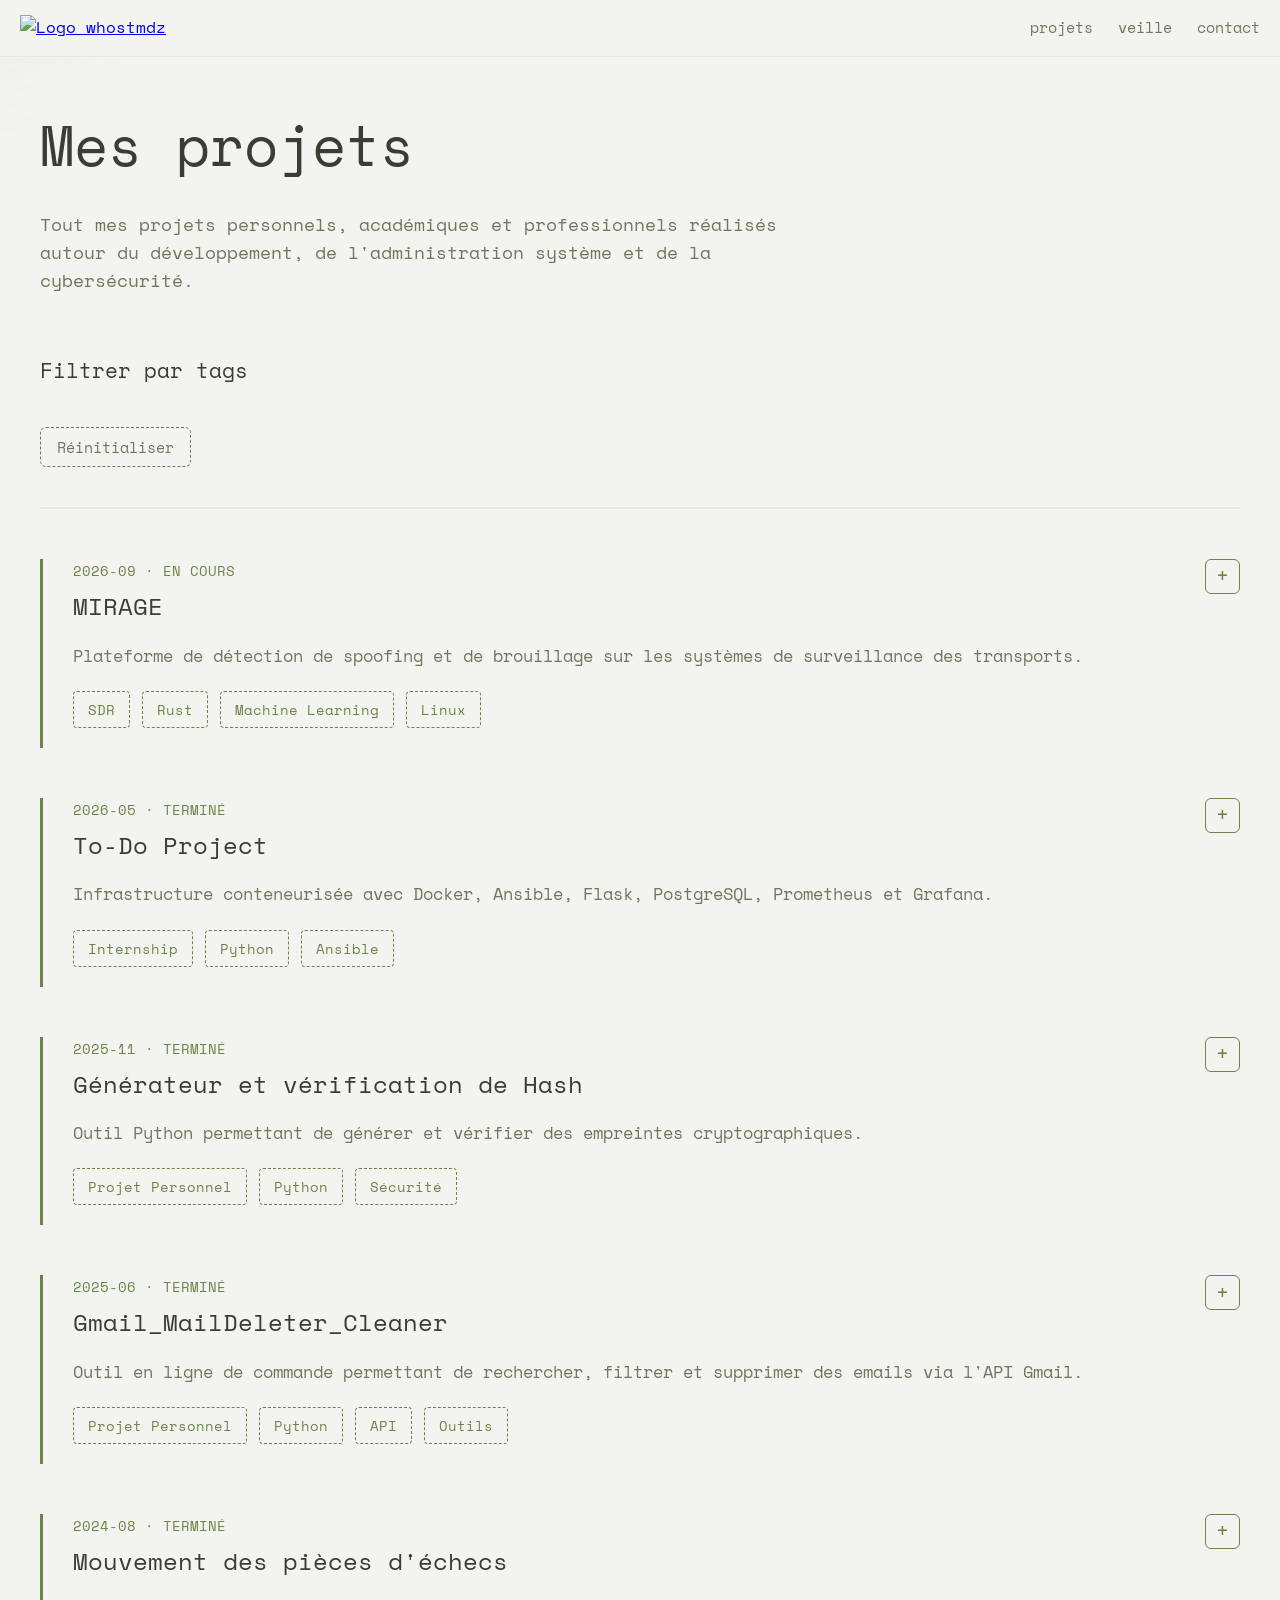
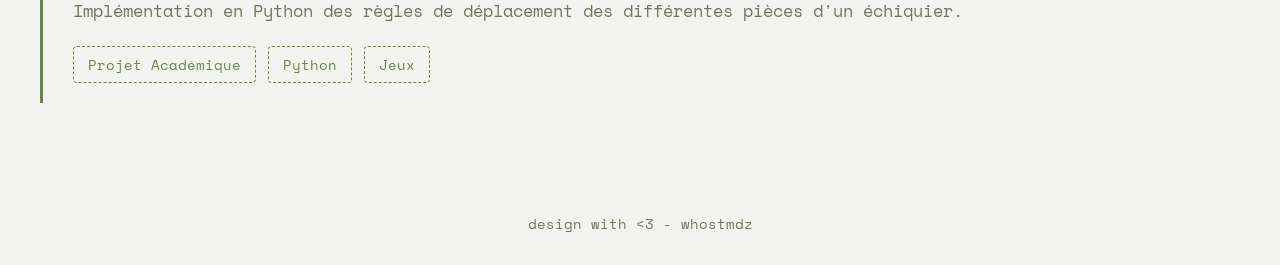
==== pages/projets.html @ b12f1873 "basculer claire/noir deleted" ====
<!DOCTYPE html>
<html lang="fr">

<head>

    <meta charset="UTF-8">
    <meta name="viewport" content="width=device-width, initial-scale=1.0">

    <link rel="preconnect" href="https://fonts.googleapis.com">
    <link rel="preconnect" href="https://fonts.gstatic.com" crossorigin>

    <link href="https://fonts.googleapis.com/css2?family=Space+Mono&display=swap" rel="stylesheet">

    <link rel="stylesheet" href="../css/style.css">

    <title>Projets — whostmdz</title>

</head>


<body>

<div id="blob"></div>

<header>

    <a href="../index.html">

        <img
            src="../assets/logo.png"
            alt="Logo whostmdz"
            class="site-logo"
        >

    </a>


    <button
        class="menu-toggle"
        id="menu-toggle"
        aria-label="Menu"
    >

        <span></span>
        <span></span>
        <span></span>

    </button>


    <nav id="nav-menu">

        <ul>

            <li>
                <a href="projets.html">projets</a>
            </li>

            <li>
                <a href="veille.html">veille</a>
            </li>

            <li>
                <a href="contact.html">contact</a>
            </li>

        </ul>

    </nav>

</header>


<main class="content-page">

    <div class="page-container">


        <div class="page-header">

            <h1>Mes projets</h1>

            <p>
                Tout mes projets personnels, académiques et professionnels
                réalisés autour du développement, de l'administration système et de
                la cybersécurité.
            </p>

        </div>


        <!-- ===================================================== -->
        <!-- FILTRE -->
        <!-- ===================================================== -->

        <div class="filter-section">

            <h3>Filtrer par tags</h3>

            <div id="tags-filter" class="tags-filter"></div>

            <button
                id="reset-filter"
                class="reset-btn"
            >
                Réinitialiser
            </button>

        </div>


        <!-- ===================================================== -->
        <!-- PROJETS -->
        <!-- ===================================================== -->

        <div
            class="projects-list"
            id="projects-list"
        >


            <!-- ================================================= -->
            <!-- projet MIRAGE -->
            <!-- ================================================= -->

            <article
                class="project-item"
                data-tags="SDR,Rust,MachineLearning,Linux"
            >

                <button
                    class="project-header"
                    type="button"
                    aria-expanded="false"
                >

                    <div class="project-title">

                        <span class="project-date">
                            2026-09 · EN COURS
                        </span>

                        <h3>MIRAGE</h3>

                        <p class="project-short-description">
                            Plateforme de détection de spoofing et de brouillage
                            sur les systèmes de surveillance des transports.
                        </p>

                        <div class="tags">

                            <span class="tag">SDR</span>
                            <span class="tag">Rust</span>
                            <span class="tag">Machine Learning</span>
                            <span class="tag">Linux</span>

                        </div>

                    </div>


                    <span class="project-toggle">
                        +
                    </span>

                </button>


                <div class="project-details">

                    <div class="project-details-inner">


                        <section class="project-detail-section">

                            <h4>Présentation</h4>

                            <p>
                                MIRAGE est un projet de recherche et de développement
                                consacré à la détection d'anomalies et d'attaques
                                pouvant affecter les systèmes de surveillance
                                reposant sur des signaux radio.
                            </p>

                            <p>
                                Le projet s'intéresse notamment aux systèmes
                                ADS-B, AIS et GPS et cherche à identifier des
                                comportements suspects tels que le spoofing ou
                                le brouillage.
                            </p>

                        </section>


                        <section class="project-detail-section">

                            <h4>Objectif</h4>

                            <p>
                                L'objectif est de construire une plateforme capable
                                de réceptionner des signaux radio, d'en extraire
                                des informations pertinentes et de détecter
                                automatiquement des incohérences.
                            </p>

                        </section>


                        <section class="project-detail-section">

                            <h4>Ce que j'ai appris</h4>

                            <ul>

                                <li>
                                    Utilisation d'un RTL-SDR pour la réception
                                    et l'analyse de signaux radio.
                                </li>

                                <li>
                                    Compréhension des problématiques liées au
                                    spoofing et au brouillage radio.
                                </li>

                                <li>
                                    Analyse de données et détection d'anomalies.
                                </li>

                                <li>
                                    Découverte de Rust pour développer des
                                    composants performants.
                                </li>

                                <li>
                                    Utilisation de Linux pour construire
                                    l'environnement de développement et
                                    d'expérimentation.
                                </li>

                                <li>
                                    Premières expérimentations autour du
                                    fingerprinting RF et du Machine Learning.
                                </li>

                            </ul>

                        </section>


                        <section class="project-detail-section">

                            <h4>Technologies</h4>

                            <div class="project-technologies">

                                <span class="tag">Rust</span>
                                <span class="tag">Go</span>
                                <span class="tag">Python</span>
                                <span class="tag">RTL-SDR</span>
                                <span class="tag">Linux</span>
                                <span class="tag">Machine Learning</span>
                                <span class="tag">ADS-B</span>
                                <span class="tag">AIS</span>
                                <span class="tag">GPS</span>

                            </div>

                        </section>


                        <section class="project-detail-section">

                            <h4>Difficultés rencontrées</h4>

                            <p>
                                -
                            </p>

                        </section>


                      


                        <div class="project-link">

                            <a
                                href="https://github.com/whostmdz/mirage-project"
                                target="_blank"
                                rel="noopener noreferrer"
                            >
                                Voir sur GitHub →
                            </a>

                        </div>

                    </div>

                </div>

            </article>


            <!-- ================================================= -->
            <!-- projet TODO en s tage -->
            <!-- ================================================= -->

            <article
                class="project-item"
                data-tags="Internship,Python,Ansible"
            >

                <button
                    class="project-header"
                    type="button"
                    aria-expanded="false"
                >

                    <div class="project-title">

                        <span class="project-date">
                            2026-05 · TERMINÉ
                        </span>

                        <h3>To-Do Project</h3>

                        <p class="project-short-description">
                            Infrastructure conteneurisée avec Docker, Ansible,
                            Flask, PostgreSQL, Prometheus et Grafana.
                        </p>

                        <div class="tags">

                            <span class="tag">Internship</span>
                            <span class="tag">Python</span>
                            <span class="tag">Ansible</span>

                        </div>

                    </div>


                    <span class="project-toggle">
                        +
                    </span>

                </button>


                <div class="project-details">

                    <div class="project-details-inner">


                        <section class="project-detail-section">

                            <h4>Présentation</h4>

                            <p>
                                Projet réalisé dans le cadre de mon expérience
                                professionnelle autour de la conception et du
                                déploiement d'une infrastructure applicative
                                conteneurisée.
                            </p>

                            <p>
                                L'infrastructure intègre une application Flask,
                                une base de données PostgreSQL ainsi qu'une
                                solution de supervision basée sur Prometheus
                                et Grafana.
                            </p>

                        </section>


                        <section class="project-detail-section">

                            <h4>Objectif</h4>

                            <p>
                                L'objectif était de mettre en place une
                                infrastructure reproductible et facilement
                                déployable, tout en intégrant des outils
                                permettant de superviser son fonctionnement.
                            </p>

                        </section>


                        <section class="project-detail-section">

                            <h4>Ce que j'ai appris</h4>

                            <ul>

                                <li>
                                    Création et gestion de conteneurs Docker.
                                </li>

                                <li>
                                    Automatisation du déploiement avec Ansible.
                                </li>

                                <li>
                                    Mise en place d'une application Flask.
                                </li>

                                <li>
                                    Utilisation de PostgreSQL pour la persistance
                                    des données.
                                </li>

                                <li>
                                    Mise en place de métriques avec Prometheus.
                                </li>

                                <li>
                                    Création de tableaux de bord avec Grafana.
                                </li>

                                <li>
                                    Compréhension de l'organisation d'une
                                    infrastructure applicative complète.
                                </li>

                            </ul>

                        </section>


                        <section class="project-detail-section">

                            <h4>Technologies</h4>

                            <div class="project-technologies">

                                <span class="tag">Python</span>
                                <span class="tag">Flask</span>
                                <span class="tag">Docker</span>
                                <span class="tag">Ansible</span>
                                <span class="tag">PostgreSQL</span>
                                <span class="tag">Prometheus</span>
                                <span class="tag">Grafana</span>
                                <span class="tag">Linux</span>

                            </div>

                        </section>


                        <section class="project-detail-section">

                            <h4>Difficultés rencontrées</h4>

                            <p>
                                Une partie importante du projet consistait à
                                faire communiquer correctement les différents
                                services et à garantir leur déploiement de
                                manière reproductible.
                            </p>

                        </section>


                        <section class="project-detail-section">

                            <h4>Résultat</h4>

                            <p>
                                Le projet permet de disposer d'une infrastructure
                                complète dans laquelle l'application, la base
                                de données et la supervision peuvent être
                                déployées de manière automatisée.
                            </p>

                        </section>


                        <div class="project-link">

                            <a
                                href="https://github.com/whostmdz/To-Do-project-Internship"
                                target="_blank"
                                rel="noopener noreferrer"
                            >
                                Voir sur GitHub →
                            </a>

                        </div>

                    </div>

                </div>

            </article>


            <!-- ================================================= -->
            <!-- HASH -->
            <!-- ================================================= -->

            <article
                class="project-item"
                data-tags="Projet Personnel,Python,Sécurité"
            >

                <button
                    class="project-header"
                    type="button"
                    aria-expanded="false"
                >

                    <div class="project-title">

                        <span class="project-date">
                            2025-11 · TERMINÉ
                        </span>

                        <h3>Générateur et vérification de Hash</h3>

                        <p class="project-short-description">
                            Outil Python permettant de générer et vérifier des
                            empreintes cryptographiques.
                        </p>

                        <div class="tags">

                            <span class="tag">Projet Personnel</span>
                            <span class="tag">Python</span>
                            <span class="tag">Sécurité</span>

                        </div>

                    </div>


                    <span class="project-toggle">
                        +
                    </span>

                </button>


                <div class="project-details">

                    <div class="project-details-inner">


                        <section class="project-detail-section">

                            <h4>Présentation</h4>

                            <p>
                                Projet Python permettant de générer des
                                empreintes cryptographiques et de vérifier
                                l'intégrité de fichiers ou de données.
                            </p>

                        </section>


                        <section class="project-detail-section">

                            <h4>Objectif</h4>

                            <p>
                                L'objectif était de comprendre le fonctionnement
                                des fonctions de hachage et leur utilisation
                                dans le domaine de la sécurité informatique.
                            </p>

                        </section>


                        <section class="project-detail-section">

                            <h4>Ce que j'ai appris</h4>

                            <ul>

                                <li>
                                    Compréhension du principe d'une fonction
                                    de hachage cryptographique.
                                </li>

                                <li>
                                    Différence entre chiffrement et hachage.
                                </li>

                                <li>
                                    Utilisation de fonctions de hachage
                                    disponibles en Python.
                                </li>

                                <li>
                                    Vérification de l'intégrité de données.
                                </li>

                                <li>
                                    Manipulation de fichiers depuis Python.
                                </li>

                            </ul>

                        </section>


                        <section class="project-detail-section">

                            <h4>Technologies</h4>

                            <div class="project-technologies">

                                <span class="tag">Python</span>
                                <span class="tag">Hash</span>
                                <span class="tag">SHA-256</span>
                                <span class="tag">Sécurité</span>

                            </div>

                        </section>


                        <section class="project-detail-section">

                            <h4>Résultat</h4>

                            <p>
                                L'application permet de générer une empreinte
                                et de comparer cette empreinte avec une valeur
                                fournie afin de vérifier l'intégrité d'une donnée.
                            </p>

                        </section>


                        <div class="project-link">

                            <a
                                href="https://github.com/whostdmz/Gen_Verif_Hash"
                                target="_blank"
                                rel="noopener noreferrer"
                            >
                                Voir sur GitHub →
                            </a>

                        </div>

                    </div>

                </div>

            </article>


            <!-- ================================================= -->
            <!-- MAIL DELETER -->
            <!-- ================================================= -->

            <article
                class="project-item"
                data-tags="Projet Personnel,Python,API,Outils"
            >

                <button
                    class="project-header"
                    type="button"
                    aria-expanded="false"
                >

                    <div class="project-title">

                        <span class="project-date">
                            2025-06 · TERMINÉ
                        </span>

                        <h3>Gmail_MailDeleter_Cleaner</h3>

                        <p class="project-short-description">
                            Outil en ligne de commande permettant de rechercher,
                            filtrer et supprimer des emails via l'API Gmail.
                        </p>

                        <div class="tags">

                            <span class="tag">Projet Personnel</span>
                            <span class="tag">Python</span>
                            <span class="tag">API</span>
                            <span class="tag">Outils</span>

                        </div>

                    </div>


                    <span class="project-toggle">
                        +
                    </span>

                </button>


                <div class="project-details">

                    <div class="project-details-inner">


                        <section class="project-detail-section">

                            <h4>Présentation</h4>

                            <p>
                                Gmail_MailDeleter_Cleaner est un outil CLI développé
                                en Python permettant de rechercher, filtrer et
                                supprimer automatiquement des emails dans une
                                boîte Gmail.
                            </p>

                        </section>


                        <section class="project-detail-section">

                            <h4>Objectif</h4>

                            <p>
                                Le projet avait pour objectif de découvrir
                                l'utilisation d'une API externe et d'automatiser
                                une tâche répétitive de gestion de messagerie.
                            </p>

                        </section>


                        <section class="project-detail-section">

                            <h4>Ce que j'ai appris</h4>

                            <ul>

                                <li>
                                    Utilisation d'une API REST.
                                </li>

                                <li>
                                    Authentification auprès d'un service externe.
                                </li>

                                <li>
                                    Manipulation de données provenant d'une API.
                                </li>

                                <li>
                                    Création d'une interface en ligne de commande.
                                </li>

                                <li>
                                    Gestion des erreurs et des réponses API.
                                </li>

                            </ul>

                        </section>


                        <section class="project-detail-section">

                            <h4>Technologies</h4>

                            <div class="project-technologies">

                                <span class="tag">Python</span>
                                <span class="tag">Gmail API</span>
                                <span class="tag">REST API</span>
                                <span class="tag">CLI</span>

                            </div>

                        </section>


                        <section class="project-detail-section">

                            <h4>Résultat</h4>

                            <p>
                                L'outil permet d'automatiser le nettoyage d'une
                                boîte mail directement depuis le terminal.
                            </p>

                        </section>


                        <div class="project-link">

                            <a
                                href="https://github.com/whostmdz/MailDeleter-Bulk-Gmail-Email-Cleaner"
                                target="_blank"
                                rel="noopener noreferrer"
                            >
                                Voir sur GitHub →
                            </a>

                        </div>

                    </div>

                </div>

            </article>


            <!-- ================================================= -->
            <!-- CHESS -->
            <!-- ================================================= -->

            <article
                class="project-item"
                data-tags="Projet Académique,Python,Jeux"
            >

                <button
                    class="project-header"
                    type="button"
                    aria-expanded="false"
                >

                    <div class="project-title">

                        <span class="project-date">
                            2024-08 · TERMINÉ
                        </span>

                        <h3>Mouvement des pièces d'échecs</h3>

                        <p class="project-short-description">
                            Implémentation en Python des règles de déplacement
                            des différentes pièces d'un échiquier.
                        </p>

                        <div class="tags">

                            <span class="tag">Projet Académique</span>
                            <span class="tag">Python</span>
                            <span class="tag">Jeux</span>

                        </div>

                    </div>


                    <span class="project-toggle">
                        +
                    </span>

                </button>


                <div class="project-details">

                    <div class="project-details-inner">


                        <section class="project-detail-section">

                            <h4>Présentation</h4>

                            <p>
                                Projet Python simulant les déplacements des
                                différentes pièces d'un échiquier.
                            </p>

                            <p>
                                Chaque pièce possède ses propres règles de
                                déplacement et les mouvements sont vérifiés
                                avant d'être considérés comme valides.
                            </p>

                        </section>


                        <section class="project-detail-section">

                            <h4>Objectif</h4>

                            <p>
                                L'objectif était de mettre en pratique les
                                notions fondamentales de programmation,
                                notamment les conditions, les fonctions,
                                les structures de données et la logique
                                algorithmique.
                            </p>

                        </section>


                        <section class="project-detail-section">

                            <h4>Ce que j'ai appris</h4>

                            <ul>

                                <li>
                                    Modélisation d'un problème informatique.
                                </li>

                                <li>
                                    Création de fonctions en Python.
                                </li>

                                <li>
                                    Utilisation de conditions et de boucles.
                                </li>

                                <li>
                                    Manipulation de coordonnées.
                                </li>

                                <li>
                                    Traduction de règles du monde réel
                                    en logique informatique.
                                </li>

                            </ul>

                        </section>


                        <section class="project-detail-section">

                            <h4>Technologies</h4>

                            <div class="project-technologies">

                                <span class="tag">Python</span>
                                <span class="tag">Algorithmique</span>
                                <span class="tag">Logique</span>

                            </div>

                        </section>


                        <section class="project-detail-section">

                            <h4>Résultat</h4>

                            <p>
                                Le programme permet de déterminer si un
                                déplacement est valide en fonction du type
                                de pièce et de sa position sur l'échiquier.
                            </p>

                        </section>


                        <div class="project-link">

                            <a
                                href="https://github.com/whostdmz/Chess-piece-movement-python"
                                target="_blank"
                                rel="noopener noreferrer"
                            >
                                Voir sur GitHub →
                            </a>

                        </div>

                    </div>

                </div>

            </article>



    </div>

</main>


<footer>

    <p>
        design with &lt;3 - whostmdz
    </p>

</footer>


<script src="../js/main.js"></script>

<script src="../js/filter-projects.js"></script>

<script src="../js/projects.js"></script>



</body>

</html>
---- css/style.css ----
:root {
  --theme: 1;
  --theme-color: hsl(84, 28%, calc(38% * (1 - var(--theme)) + 40% * var(--theme)));
  --theme-color-contrast: hsl(from var(--theme-color) h s calc(100 - l));
  --theme-text-color: hsl(from var(--theme-color) h 8% calc(88% * (1 - var(--theme)) + 22% * var(--theme)));
  --theme-background: hsl(from var(--theme-color) h calc(s * 0.6) calc(6 * (1 - var(--theme)) + 95 * var(--theme)));
  --theme-surface: hsl(from var(--theme-color) h s l / 0.1);
  --muted: hsl(from var(--theme-color) h 12% calc(48% * (1 - var(--theme)) + 42% * var(--theme)));
}

@font-face {
  font-family: "MaPolice";
  src: url("fonts/Kozifa.ttf") format("truetype");
}

* {
  box-sizing: border-box;
  margin: 0;
  padding: 0;
}

html {
  scroll-behavior: smooth;
}

body {
  font: 16px 'Space Mono', monospace;
  background: var(--theme-background);
  color: var(--theme-text-color);
  line-height: 1.6;
  min-height: 100vh;
}

/* logo et nav */
header {
  position: fixed;
  top: 0;
  left: 0;
  right: 0;
  padding: 15px 20px;
  display: flex;
  justify-content: space-between;
  align-items: center;
  z-index: 1000;
  background: var(--theme-background);
  border-bottom: 1px solid var(--theme-surface);
}

.site-logo {
  width: 45px;
  height: 45px;
  transition: transform 0.3s;
  flex-shrink: 0;
}

.site-logo:hover {
  transform: scale(1.1);
}

/* Navigation */
nav {
  display: flex;
  align-items: center;
}

nav ul {
  list-style: none;
  display: flex;
  gap: 25px;
  padding: 0;
  margin: 0;
  align-items: center;
}

nav a {
  color: var(--muted);
  text-decoration: none;
  transition: color 0.3s;
  font-size: 0.95rem;
  white-space: nowrap;
}

nav a:hover {
  color: var(--theme-color);
}

/* Hamburger menu (pour mobile) */
.menu-toggle {
  display: none;
  flex-direction: column;
  gap: 5px;
  background: none;
  border: none;
  cursor: pointer;
  padding: 5px;
  z-index: 1001;
}

.menu-toggle span {
  width: 25px;
  height: 2px;
  background: var(--theme-text-color);
  transition: all 0.3s;
}

.menu-toggle.active span:nth-child(1) {
  transform: rotate(45deg) translate(7px, 7px);
}

.menu-toggle.active span:nth-child(2) {
  opacity: 0;
}

.menu-toggle.active span:nth-child(3) {
  transform: rotate(-45deg) translate(7px, -7px);
}

/* ACCUEIL */
main {
  width: 100%;
  min-height: 100vh;
  display: flex;
  flex-direction: column;
  justify-content: center;
  align-items: center;
  padding: 80px 20px 60px;
}

/* Main title with glitch effect */
.main-title {
  font-size: clamp(3rem, 10vw, 10rem);
  font-weight: bold;
  text-align: center;
  margin-bottom: 40px;
  letter-spacing: 0.05em;
  position: relative;
  font-family: 'MaPolice', monospace;
  margin-top: -50px;
  line-height: 1.1;
}

.main-title::before,
.main-title::after {
  content: attr(data-text);
  position: absolute;
  left: 50%;
  transform: translateX(-50%);
  top: 0;
  width: 100%;
  opacity: 0.8;
  text-align: center;
}

.main-title::before {
  color: var(--theme-color);
  animation: glitch1 2.5s infinite;
}

.main-title::after {
  color: var(--theme-color);
  animation: glitch2 3s infinite;
}

@keyframes glitch1 {
  0%, 100% {
    clip-path: inset(0 0 0 0);
    transform: translateX(-50%) translateY(0);
  }

  10% {
    clip-path: inset(10% 0 60% 0);
    transform: translateX(calc(-50% - 2px)) translateY(0);
  }

  20% {
    clip-path: inset(80% 0 0 0);
    transform: translateX(calc(-50% + 2px)) translateY(0);
  }

  30% {
    clip-path: inset(40% 0 40% 0);
    transform: translateX(calc(-50% - 2px)) translateY(0);
  }

  40% {
    clip-path: inset(0 0 0 0);
    transform: translateX(-50%) translateY(0);
  }
}

@keyframes glitch2 {
  0%, 100% {
    clip-path: inset(0 0 0 0);
    transform: translateX(-50%) translateY(0);
  }

  15% {
    clip-path: inset(50% 0 30% 0);
    transform: translateX(calc(-50% + 2px)) translateY(0);
  }

  25% {
    clip-path: inset(20% 0 70% 0);
    transform: translateX(calc(-50% - 2px)) translateY(0);
  }

  35% {
    clip-path: inset(70% 0 10% 0);
    transform: translateX(calc(-50% + 2px)) translateY(0);
  }

  45% {
    clip-path: inset(0 0 0 0);
    transform: translateX(-50%) translateY(0);
  }
}

/* Home page layout */
.home-layout {
  display: flex;
  gap: 60px;
  align-items: center;
  justify-content: center;
  max-width: 1600px;
  width: 100%;
  padding: 0 20px;
}

/* Hero section */
.hero {
  max-width: 600px;
  flex: 1 1 auto;
  min-width: 0;
}

h2 {
  font-size: 1.8rem;
  margin-bottom: 8px;
  font-weight: normal;
}

h3 {
  font-size: 1.3rem;
  color: var(--muted);
  margin-bottom: 25px;
  font-weight: normal;
}

.intro {
  font-size: 1rem;
  margin-bottom: 15px;
  line-height: 1.8;
}

.intro a {
  color: var(--theme-color);
  text-decoration: none;
  border-bottom: 1px dashed var(--theme-color);
  transition: all 0.3s;
}

.intro a:hover {
  background: var(--theme-color);
  color: var(--theme-background);
  padding: 0 3px;
}

/* Social links */
.social-links {
  display: flex;
  gap: 15px;
  flex-wrap: wrap;
  margin-top: 25px;
}

.social-links a {
  color: var(--theme-text-color);
  text-decoration: none;
  padding: 8px 16px;
  border: 1px solid var(--theme-color);
  border-radius: 6px;
  transition: all 0.3s;
  display: inline-block;
}

.social-links a:hover {
  background: var(--theme-color);
  color: var(--theme-background);
}

/* ASCII art - Responsive dynamique */
.ascii-sidebar {
  flex: 0 1 auto;
  min-width: 0;
  max-width: 600px;
  display: flex;
  align-items: center;
  justify-content: center;
}

.ascii-art {
  font-size: clamp(5px, 0.6vw, 11px);
  line-height: 1;
  white-space: pre;
  color: var(--muted);
  font-family: monospace;
  overflow: visible;
  display: block;
}

/* Content pages (projets, contact, veille) */
main.content-page {
  padding: 100px 40px 80px;
  min-height: 100vh;
  display: block;
  justify-content: flex-start;
}

.page-container {
  max-width: 1200px;
  margin: 0 auto;
}

.page-header {
  margin-bottom: 60px;
}

.page-header h1 {
  font-size: 3.5rem;
  margin-bottom: 20px;
  font-weight: normal;
}

.page-header p {
  font-size: 1.1rem;
  color: var(--muted);
  max-width: 800px;
}

/* Filter section */
.filter-section {
  margin-bottom: 50px;
  padding-bottom: 40px;
  border-bottom: 2px solid var(--theme-surface);
}

.filter-section h3 {
  font-size: 1.3rem;
  margin-bottom: 20px;
  color: var(--theme-text-color);
}

.tags-filter {
  display: flex;
  flex-wrap: wrap;
  gap: 12px;
  margin-bottom: 20px;
}

.filter-tag-btn {
  background: transparent;
  border: 1px solid var(--theme-color);
  border-radius: 6px;
  padding: 8px 16px;
  font-family: 'Space Mono', monospace;
  font-size: 0.95rem;
  color: var(--theme-color);
  cursor: pointer;
  transition: all 0.3s;
  white-space: nowrap;
}

.filter-tag-btn:hover {
  background: var(--theme-surface);
  transform: translateY(-2px);
}

.filter-tag-btn.active {
  background: var(--theme-color);
  color: var(--theme-background);
  font-weight: bold;
}

.reset-btn {
  background: transparent;
  border: 1px dashed var(--muted);
  border-radius: 6px;
  padding: 8px 16px;
  font-family: 'Space Mono', monospace;
  font-size: 0.95rem;
  color: var(--muted);
  cursor: pointer;
  transition: all 0.3s;
}

.reset-btn:hover {
  color: var(--theme-color);
  border-color: var(--theme-color);
}


/* ========================================================= */
/* PROJECTS */
/* ========================================================= */

/* Projects list */
.projects-list {
  display: flex;
  flex-direction: column;
  gap: 50px;
}

.project-item {
  border-left: 3px solid var(--theme-color);
  padding-left: 30px;
}

/* Project header */
.project-header {
  width: 100%;
  display: flex;
  justify-content: space-between;
  align-items: flex-start;
  gap: 20px;

  background: transparent;
  border: none;
  padding: 0;

  color: var(--theme-text-color);
  font: inherit;
  text-align: left;

  cursor: pointer;
}

.project-title {
  flex: 1;
  min-width: 0;
}

.project-date {
  display: block;
  color: var(--theme-color);
  font-size: 0.9rem;
  margin-bottom: 5px;
}

.project-item h3 {
  font-size: 1.5rem;
  margin-bottom: 15px;
  color: var(--theme-text-color);
  font-weight: normal;
}

.project-header:hover h3 {
  color: var(--theme-color);
}

.project-short-description {
  margin-bottom: 20px;
  line-height: 1.8;
  font-size: 1.05rem;
  color: var(--muted);
}

/* Project toggle */
.project-toggle {
  width: 35px;
  height: 35px;

  flex-shrink: 0;

  display: flex;
  align-items: center;
  justify-content: center;

  border: 1px solid var(--theme-color);
  border-radius: 6px;

  color: var(--theme-color);
  font-size: 1.3rem;
  line-height: 1;

  transition: all 0.3s;
}

.project-header:hover .project-toggle {
  background: var(--theme-surface);
}

.project-item.active .project-toggle {
  transform: rotate(45deg);
  background: var(--theme-color);
  color: var(--theme-background);
}

/* Project tags */
.project-item .tags {
  display: flex;
  gap: 12px;
  flex-wrap: wrap;
  margin-bottom: 20px;
}

.project-item .tag {
  display: inline-block;
  border: 1px dashed var(--theme-color);
  border-radius: 4px;
  padding: 6px 14px;
  font-size: 0.9rem;
  color: var(--theme-color);
}

/* Project details */
.project-details {
  display: none;
  margin-top: 30px;
}

.project-item.active .project-details {
  display: block;
}

.project-details-inner {
  display: grid;
  grid-template-columns: repeat(2, minmax(0, 1fr));
  gap: 25px;
}

.project-detail-section {
  padding: 25px;
  border: 1px solid var(--theme-surface);
  border-radius: 6px;
}

.project-detail-section:first-child {
  grid-column: 1 / -1;
}

.project-detail-section h4 {
  color: var(--theme-color);
  font-size: 1rem;
  font-weight: normal;
  margin-bottom: 15px;
}

.project-detail-section p {
  margin-bottom: 15px;
  line-height: 1.8;
  font-size: 1rem;
}

.project-detail-section p:last-child {
  margin-bottom: 0;
}

.project-detail-section ul {
  list-style: none;
  padding: 0;
  margin: 0;
}

.project-detail-section li {
  position: relative;
  padding-left: 20px;
  margin-bottom: 10px;
  line-height: 1.8;
}

.project-detail-section li:last-child {
  margin-bottom: 0;
}

.project-detail-section li::before {
  content: ">";
  position: absolute;
  left: 0;
  color: var(--theme-color);
}

/* Project technologies */
.project-technologies {
  display: flex;
  gap: 12px;
  flex-wrap: wrap;
}

.project-technologies .tag {
  margin-bottom: 0;
}

/* Project link */
.project-details .project-link {
  grid-column: 1 / -1;
  margin-top: 0;
}

.project-details .project-link a {
  display: inline-block;
  padding: 8px 16px;

  border: 1px solid var(--theme-color);
  border-radius: 6px;

  color: var(--theme-color);
  text-decoration: none;

  font-weight: bold;
  font-size: 1.05rem;

  transition: all 0.3s;
}

.project-details .project-link a:hover {
  background: var(--theme-color);
  color: var(--theme-background);
  text-decoration: none;
}

.no-projects-msg {
  text-align: center;
  padding: 40px 20px;
  color: var(--muted);
  font-style: italic;
  font-size: 1.1rem;
}


/* Contact page */
.contact-info {
  display: flex;
  flex-direction: column;
  gap: 50px;
}

.contact-section {
  border-left: 3px solid var(--theme-color);
  padding-left: 30px;
}

.contact-section h3 {
  font-size: 1.5rem;
  margin-bottom: 20px;
  color: var(--theme-text-color);
}

.contact-section p {
  margin-bottom: 15px;
  line-height: 1.8;
  font-size: 1.05rem;
}

.contact-section a {
  color: var(--theme-color);
  text-decoration: none;
  border-bottom: 1px dashed var(--theme-color);
  transition: all 0.3s;
}

.contact-section a:hover {
  background: var(--theme-color);
  color: var(--theme-background);
  padding: 0 3px;
}

.social-links-vertical {
  display: flex;
  flex-direction: column;
  gap: 12px;
  align-items: flex-start;
}

.social-links-vertical a {
  color: var(--theme-text-color);
  text-decoration: none;
  padding: 10px 20px;
  border: 1px solid var(--theme-color);
  border-radius: 6px;
  transition: all 0.3s;
  display: inline-block;
  font-size: 1.05rem;
}

.social-links-vertical a:hover {
  background: var(--theme-color);
  color: var(--theme-background);
}

.muted-text {
  color: var(--muted);
  font-size: 1rem;
  font-style: italic;
  margin-bottom: 15px;
}

.fingerprint code {
  background: var(--theme-surface);
  padding: 10px 15px;
  border-radius: 6px;
  display: inline-block;
  font-size: 0.95rem;
  border: 1px dashed var(--theme-color);
  word-break: break-all;
}

.pgp-details {
  margin-top: 20px;
  background: var(--theme-surface);
  border-radius: 8px;
  padding: 20px;
  border: 1px dashed var(--theme-color);
}

.pgp-details summary {
  cursor: pointer;
  color: var(--theme-color);
  user-select: none;
  font-size: 1.05rem;
}

.pgp-details summary:hover {
  text-decoration: underline;
}

.pgp-key {
  background: rgba(0, 0, 0, 0.25);
  padding: 20px;
  border-radius: 8px;
  overflow: auto;
  margin-top: 15px;
  font-size: 0.9rem;
  line-height: 1.4;
}

/* Theme toggle button */
#theme-toggle {
  position: fixed;
  bottom: 20px;
  right: 20px;
  width: 40px;
  height: 40px;
  border: 1px solid var(--theme-color);
  border-radius: 50%;
  background: var(--theme-background);
  cursor: pointer;
  display: flex;
  align-items: center;
  justify-content: center;
  transition: all 0.3s;
  z-index: 100;
}

#theme-toggle:hover {
  background: var(--theme-color);
  transform: rotate(180deg);
}

#theme-toggle::before {
  content: '◐';
  font-size: 20px;
}

/* Blob follower */
#blob {
  --blob-size: 100px;
  background: var(--theme-surface);
  width: var(--blob-size);
  height: var(--blob-size);
  border-radius: 50%;
  position: fixed;
  top: 0;
  left: 0;
  z-index: -1;
  filter: blur(50px);
  transform: translate(-50%, -50%);
  transition: transform 0.5s cubic-bezier(.33, 1, .68, 1);
  pointer-events: none;
}

/* Footer */
footer {
  text-align: center;
  padding: 30px 20px;
  color: var(--muted);
  font-size: 14px;
}

/* Veille informatique */
.rss-controls {
  display: flex;
  align-items: center;
  gap: 20px;
  margin-bottom: 40px;
}

.refresh-btn {
  background: transparent;
  color: var(--theme-text-color);
  border: 1px solid var(--theme-color);
  padding: 10px 20px;
  border-radius: 6px;
  font-family: 'Space Mono', monospace;
  font-size: 1rem;
  cursor: pointer;
  transition: all 0.3s;
}

.refresh-btn:hover {
  background: var(--theme-color);
  color: var(--theme-background);
}

.loading {
  color: var(--muted);
  font-style: italic;
}

.veille-grid {
  display: grid;
  grid-template-columns: repeat(auto-fill, minmax(350px, 1fr));
  gap: 30px;
}

.veille-item {
  border: 1px solid var(--theme-color);
  border-radius: 8px;
  padding: 25px;
  transition: all 0.3s;
}

.veille-item:hover {
  background: var(--theme-surface);
  transform: translateY(-5px);
}

.veille-item h3 {
  font-size: 1.3rem;
  margin-bottom: 15px;
  color: var(--theme-text-color);
}

.veille-item .date {
  color: var(--theme-color);
  font-size: 0.9rem;
  margin-bottom: 15px;
}

.veille-item p {
  line-height: 1.8;
  margin-bottom: 15px;
}

.veille-item a {
  color: var(--theme-color);
  text-decoration: none;
  font-weight: bold;
}

.veille-item a:hover {
  text-decoration: underline;
}

/* Responsive pour écrans moyens/larges */
@media (max-width: 1400px) {
  .home-layout {
    gap: 40px;
    max-width: 1200px;
  }

  .ascii-art {
    font-size: clamp(5px, 0.7vw, 10px);
  }

  .ascii-sidebar {
    max-width: 500px;
  }
}

@media (max-width: 1200px) {
  .home-layout {
    gap: 30px;
    max-width: 1000px;
  }

  .hero {
    max-width: 500px;
  }

  .ascii-art {
    font-size: clamp(5px, 0.8vw, 9px);
  }

  .ascii-sidebar {
    max-width: 450px;
  }
}

@media (max-width: 1024px) {
  .home-layout {
    flex-direction: column;
    gap: 40px;
  }

  .hero {
    max-width: 600px;
  }

  .ascii-sidebar {
    max-width: 100%;
  }

  .ascii-art {
    font-size: 8px;
  }
}

/* Responsive Mobile */
@media (max-width: 768px) {

  /* Menu hamburger pour mobile */
  .menu-toggle {
    display: flex;
  }

  nav {
    position: fixed;
    top: 0;
    right: -100%;
    width: 70%;
    max-width: 300px;
    height: 100vh;
    background: var(--theme-background);
    border-left: 1px solid var(--theme-color);
    transition: right 0.3s ease;
    padding-top: 80px;
    overflow-y: auto;
  }

  nav.active {
    right: 0;
  }

  nav ul {
    flex-direction: column;
    gap: 20px;
    padding: 30px 20px;
    align-items: flex-start;
  }

  nav a {
    font-size: 1.2rem;
    display: block;
    padding: 12px 0;
  }

  header {
    padding: 12px 15px;
  }

  .site-logo {
    width: 40px;
    height: 40px;
  }

  .main-title {
    font-size: clamp(2rem, 12vw, 4rem);
    margin-bottom: 30px;
    margin-top: 0;
    padding: 0 10px;
  }

  h2 {
    font-size: 1.5rem;
  }

  h3 {
    font-size: 1.2rem;
  }

  .intro {
    font-size: 1rem;
  }

  .home-layout {
    flex-direction: column;
    gap: 30px;
    padding: 0 10px;
  }

  .ascii-sidebar {
    display: none;
  }

  main {
    padding: 80px 20px 80px;
    min-height: auto;
  }

  .hero {
    max-width: 100%;
  }

  .social-links {
    justify-content: flex-start;
    flex-wrap: wrap;
  }

  /* Pages de contenu sur mobile */
  main.content-page {
    padding: 80px 20px 80px;
    min-height: auto;
  }

  .page-container {
    max-width: 100%;
  }

  .page-header {
    margin-bottom: 40px;
  }

  .page-header h1 {
    font-size: 2.2rem;
    margin-bottom: 15px;
  }

  .page-header p {
    font-size: 1rem;
  }

  /* Projets */
  .projects-list {
    gap: 40px;
  }

  .project-item {
    padding-left: 20px;
  }

  .project-header {
    gap: 10px;
  }

  .project-item h3 {
    font-size: 1.3rem;
  }

  .project-item p {
    font-size: 1rem;
  }

  .project-toggle {
    width: 30px;
    height: 30px;
    font-size: 1rem;
  }

  .project-details {
    margin-top: 25px;
  }

  .project-details-inner {
    grid-template-columns: 1fr;
    gap: 20px;
  }

  .project-detail-section:first-child {
    grid-column: auto;
  }

  .project-detail-section {
    padding: 20px;
  }

  .project-detail-section p,
  .project-detail-section li {
    font-size: 1rem;
  }

  .project-details .project-link {
    grid-column: auto;
  }

  /* Contact */
  .contact-info {
    gap: 40px;
  }

  .contact-section {
    padding-left: 20px;
  }

  .contact-section h3 {
    font-size: 1.3rem;
  }

  .contact-section p {
    font-size: 1rem;
  }

  .fingerprint code {
    font-size: 0.75rem;
    padding: 8px 10px;
  }

  /* Veille */
  .veille-grid {
    grid-template-columns: 1fr;
    gap: 20px;
  }

  .veille-item {
    padding: 20px;
  }

  .veille-item h3 {
    font-size: 1.2rem;
  }

  .veille-item p {
    font-size: 1rem;
  }

  .rss-controls {
    flex-direction: column;
    align-items: flex-start;
    gap: 15px;
  }

  /* Filtres */
  .filter-section {
    margin-bottom: 40px;
    padding-bottom: 30px;
  }

  .filter-section h3 {
    font-size: 1.2rem;
    margin-bottom: 15px;
  }

  .tags-filter {
    gap: 10px;
    margin-bottom: 15px;
  }

  .filter-tag-btn,
  .reset-btn {
    padding: 7px 14px;
    font-size: 0.9rem;
  }

  #theme-toggle {
    bottom: 15px;
    right: 15px;
    width: 50px;
    height: 50px;
  }

  footer {
    padding: 30px 20px;
  }
}
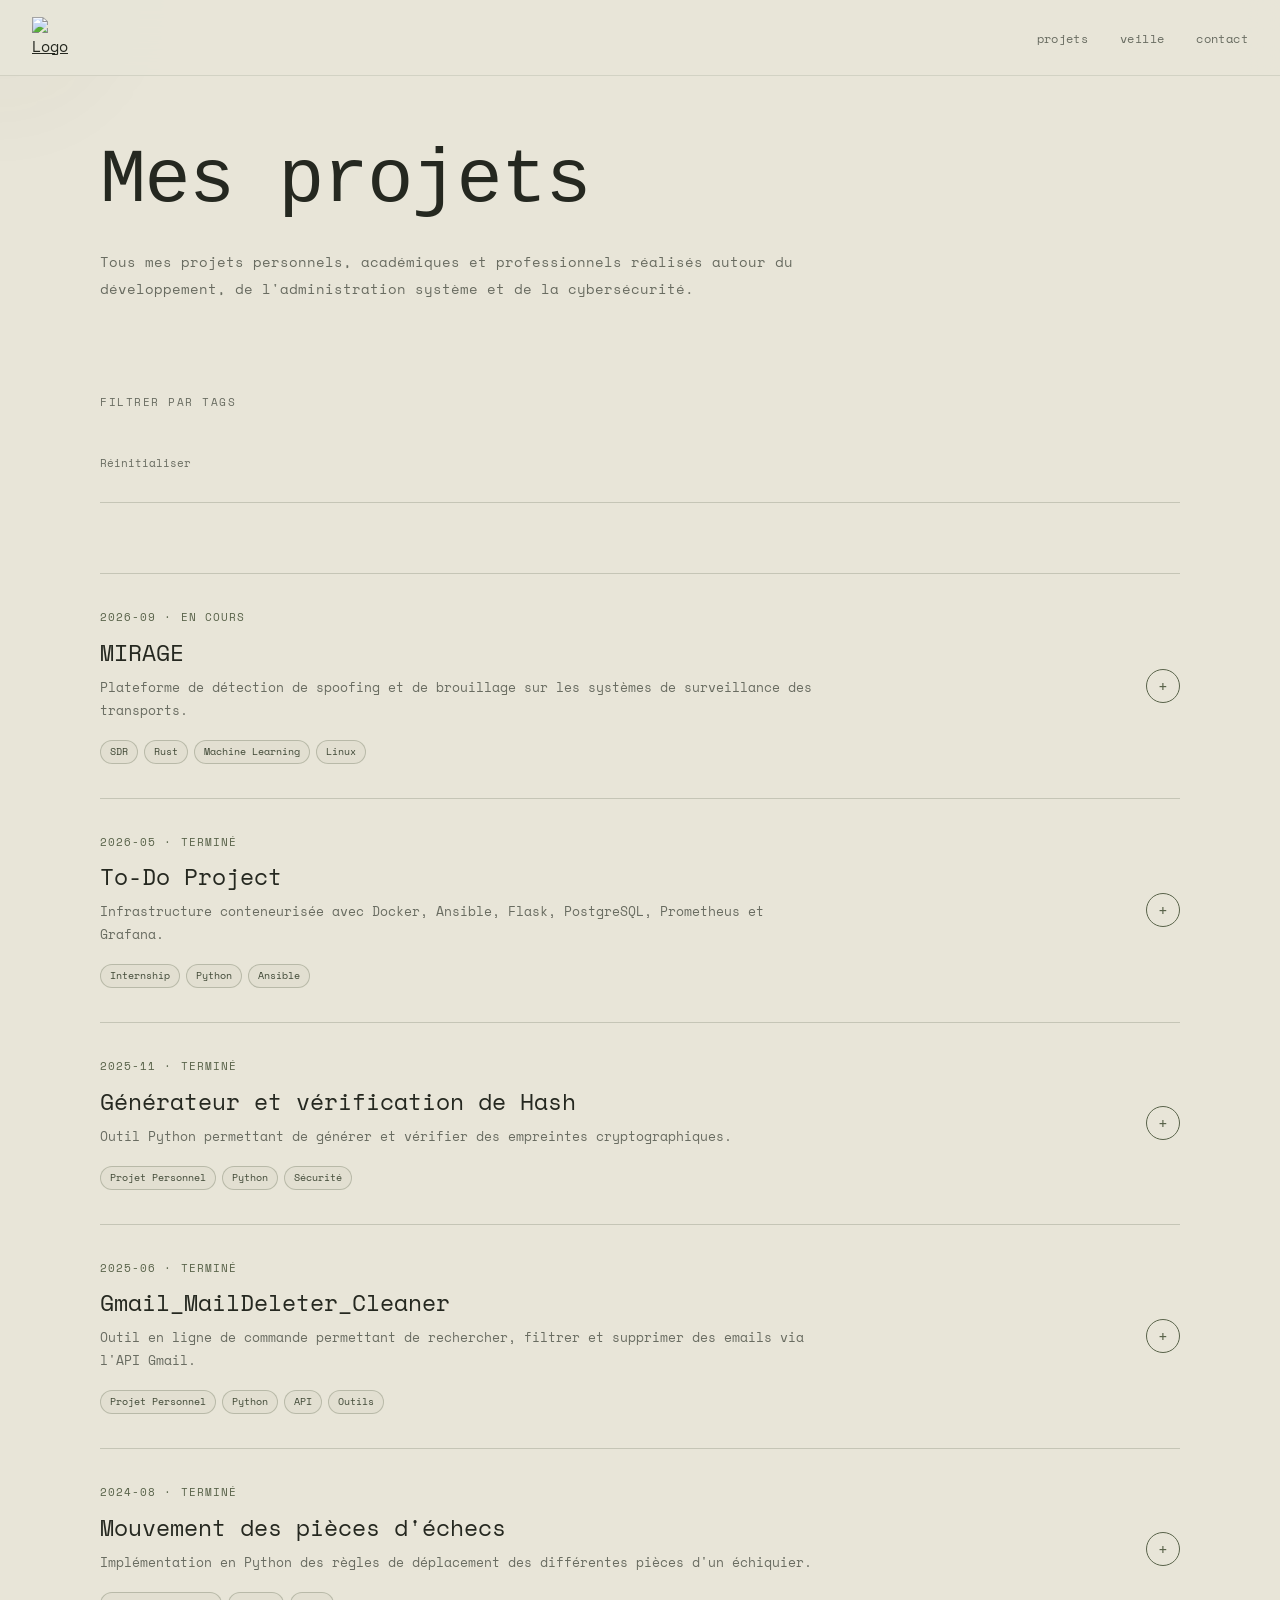
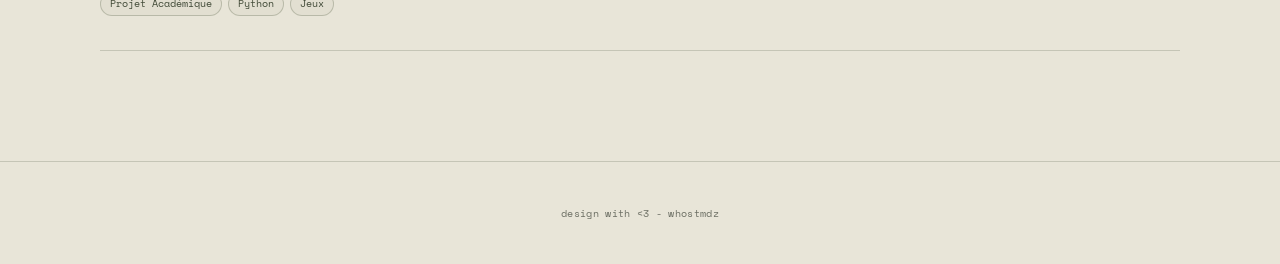
==== commit 8f62b40c: "faute orthographe + css replaces" ====
--- a/pages/projets.html
+++ b/pages/projets.html
@@ -81,7 +81,7 @@
             <h1>Mes projets</h1>
 
             <p>
-                Tout mes projets personnels, académiques et professionnels
+                Tous mes projets personnels, académiques et professionnels
                 réalisés autour du développement, de l'administration système et de
                 la cybersécurité.
             </p>
--- a/css/style.css
+++ b/css/style.css
@@ -1,17 +1,42 @@
+/* =========================================================
+   WHOSTMDZ — PORTFOLIO
+   DA : minimaliste / éditorial / kaki
+   ========================================================= */
+
+
+/* =========================================================
+   VARIABLES
+   ========================================================= */
+
 :root {
-  --theme: 1;
-  --theme-color: hsl(84, 28%, calc(38% * (1 - var(--theme)) + 40% * var(--theme)));
-  --theme-color-contrast: hsl(from var(--theme-color) h s calc(100 - l));
-  --theme-text-color: hsl(from var(--theme-color) h 8% calc(88% * (1 - var(--theme)) + 22% * var(--theme)));
-  --theme-background: hsl(from var(--theme-color) h calc(s * 0.6) calc(6 * (1 - var(--theme)) + 95 * var(--theme)));
-  --theme-surface: hsl(from var(--theme-color) h s l / 0.1);
-  --muted: hsl(from var(--theme-color) h 12% calc(48% * (1 - var(--theme)) + 42% * var(--theme)));
-}
-
-@font-face {
-  font-family: "MaPolice";
-  src: url("fonts/Kozifa.ttf") format("truetype");
-}
+  --theme-background: #E8E5D8;
+  --theme-background-soft: #E2DFD2;
+
+  --theme-color: #59634A;
+  --theme-color-dark: #3F4835;
+  --theme-color-light: #747D65;
+
+  --theme-text-color: #252820;
+  --muted: #696C61;
+
+  --theme-surface: rgba(89, 99, 74, 0.075);
+  --theme-surface-strong: rgba(89, 99, 74, 0.13);
+
+  --theme-border: rgba(63, 72, 53, 0.20);
+  --theme-border-light: rgba(63, 72, 53, 0.12);
+
+  --theme-header: rgba(232, 229, 216, 0.92);
+
+  --radius-small: 4px;
+  --radius-pill: 999px;
+
+  --content-width: 1080px;
+}
+
+
+/* =========================================================
+   RESET
+   ========================================================= */
 
 * {
   box-sizing: border-box;
@@ -24,40 +49,101 @@
 }
 
 body {
-  font: 16px 'Space Mono', monospace;
+  font-family: "Space Mono", monospace;
+  font-size: 15px;
+  line-height: 1.75;
+
   background: var(--theme-background);
   color: var(--theme-text-color);
-  line-height: 1.6;
+
   min-height: 100vh;
-}
-
-/* logo et nav */
+
+  -webkit-font-smoothing: antialiased;
+  text-rendering: optimizeLegibility;
+}
+
+::selection {
+  background: var(--theme-color);
+  color: var(--theme-background);
+}
+
+button,
+a {
+  -webkit-tap-highlight-color: transparent;
+}
+
+button {
+  font-family: inherit;
+}
+
+a {
+  color: inherit;
+}
+
+
+/* =========================================================
+   FONT PERSONNALISÉE
+   ========================================================= */
+
+@font-face {
+  font-family: "MaPolice";
+  src: url("../fonts/Kozifa.ttf") format("truetype");
+  font-display: swap;
+}
+
+
+/* =========================================================
+   HEADER
+   ========================================================= */
+
 header {
   position: fixed;
+
   top: 0;
   left: 0;
   right: 0;
-  padding: 15px 20px;
+
+  height: 76px;
+
+  padding: 14px 32px;
+
   display: flex;
+  align-items: center;
   justify-content: space-between;
-  align-items: center;
+
   z-index: 1000;
-  background: var(--theme-background);
-  border-bottom: 1px solid var(--theme-surface);
+
+  background: var(--theme-header);
+
+  border-bottom: 1px solid var(--theme-border-light);
+
+  backdrop-filter: blur(16px);
+  -webkit-backdrop-filter: blur(16px);
 }
 
 .site-logo {
-  width: 45px;
-  height: 45px;
-  transition: transform 0.3s;
-  flex-shrink: 0;
+  width: 42px;
+  height: 42px;
+
+  display: block;
+
+  object-fit: contain;
+
+  transition:
+    opacity 0.25s ease,
+    transform 0.25s ease;
 }
 
 .site-logo:hover {
-  transform: scale(1.1);
-}
-
-/* Navigation */
+  opacity: 0.72;
+  transform: scale(1.04);
+}
+
+
+/* =========================================================
+   NAVIGATION
+   ========================================================= */
+
 nav {
   display: flex;
   align-items: center;
@@ -65,46 +151,97 @@
 
 nav ul {
   list-style: none;
+
   display: flex;
-  gap: 25px;
-  padding: 0;
-  margin: 0;
   align-items: center;
+
+  gap: 32px;
 }
 
 nav a {
+  position: relative;
+
   color: var(--muted);
+
   text-decoration: none;
-  transition: color 0.3s;
-  font-size: 0.95rem;
-  white-space: nowrap;
+
+  font-size: 0.78rem;
+
+  letter-spacing: 0.03em;
+
+  transition:
+    color 0.25s ease;
+}
+
+nav a::after {
+  content: "";
+
+  position: absolute;
+
+  left: 0;
+  bottom: -6px;
+
+  width: 100%;
+  height: 1px;
+
+  background: var(--theme-color);
+
+  transform: scaleX(0);
+  transform-origin: right;
+
+  transition: transform 0.25s ease;
 }
 
 nav a:hover {
-  color: var(--theme-color);
-}
-
-/* Hamburger menu (pour mobile) */
+  color: var(--theme-color-dark);
+}
+
+nav a:hover::after {
+  transform: scaleX(1);
+  transform-origin: left;
+}
+
+
+/* =========================================================
+   MENU MOBILE
+   ========================================================= */
+
 .menu-toggle {
   display: none;
+
   flex-direction: column;
+  justify-content: center;
+
   gap: 5px;
-  background: none;
+
+  width: 40px;
+  height: 40px;
+
+  padding: 8px;
+
+  background: transparent;
   border: none;
+
   cursor: pointer;
-  padding: 5px;
+
   z-index: 1001;
 }
 
 .menu-toggle span {
-  width: 25px;
-  height: 2px;
+  display: block;
+
+  width: 24px;
+  height: 1px;
+
   background: var(--theme-text-color);
-  transition: all 0.3s;
+
+  transition:
+    transform 0.25s ease,
+    opacity 0.25s ease;
 }
 
 .menu-toggle.active span:nth-child(1) {
-  transform: rotate(45deg) translate(7px, 7px);
+  transform: translateY(6px) rotate(45deg);
 }
 
 .menu-toggle.active span:nth-child(2) {
@@ -112,323 +249,514 @@
 }
 
 .menu-toggle.active span:nth-child(3) {
-  transform: rotate(-45deg) translate(7px, -7px);
-}
-
-/* ACCUEIL */
+  transform: translateY(-6px) rotate(-45deg);
+}
+
+
+/* =========================================================
+   ACCUEIL
+   ========================================================= */
+
 main {
   width: 100%;
   min-height: 100vh;
+
   display: flex;
   flex-direction: column;
+
   justify-content: center;
   align-items: center;
-  padding: 80px 20px 60px;
-}
-
-/* Main title with glitch effect */
+
+  padding: 100px 32px 80px;
+}
+
+
+/* =========================================================
+   TITRE PRINCIPAL
+   ========================================================= */
+
 .main-title {
-  font-size: clamp(3rem, 10vw, 10rem);
-  font-weight: bold;
+  position: relative;
+
+  font-family: "MaPolice", monospace;
+
+  font-size: clamp(4rem, 10vw, 9rem);
+
+  font-weight: normal;
+
+  line-height: 0.95;
+
   text-align: center;
-  margin-bottom: 40px;
-  letter-spacing: 0.05em;
-  position: relative;
-  font-family: 'MaPolice', monospace;
-  margin-top: -50px;
-  line-height: 1.1;
-}
+
+  letter-spacing: 0.02em;
+
+  margin-bottom: 50px;
+
+  color: var(--theme-text-color);
+}
+
+
+/*
+   Glitch beaucoup plus discret.
+   Le kaki sert uniquement d'accent.
+*/
 
 .main-title::before,
 .main-title::after {
   content: attr(data-text);
+
   position: absolute;
+
   left: 50%;
-  transform: translateX(-50%);
   top: 0;
+
   width: 100%;
-  opacity: 0.8;
+
   text-align: center;
+
+  opacity: 0.45;
+
+  pointer-events: none;
 }
 
 .main-title::before {
   color: var(--theme-color);
-  animation: glitch1 2.5s infinite;
+
+  animation: glitch1 4s infinite;
 }
 
 .main-title::after {
-  color: var(--theme-color);
-  animation: glitch2 3s infinite;
+  color: var(--theme-color-dark);
+
+  animation: glitch2 5s infinite;
 }
 
 @keyframes glitch1 {
-  0%, 100% {
-    clip-path: inset(0 0 0 0);
-    transform: translateX(-50%) translateY(0);
-  }
-
-  10% {
-    clip-path: inset(10% 0 60% 0);
-    transform: translateX(calc(-50% - 2px)) translateY(0);
-  }
-
-  20% {
-    clip-path: inset(80% 0 0 0);
-    transform: translateX(calc(-50% + 2px)) translateY(0);
-  }
-
-  30% {
-    clip-path: inset(40% 0 40% 0);
-    transform: translateX(calc(-50% - 2px)) translateY(0);
-  }
-
-  40% {
-    clip-path: inset(0 0 0 0);
-    transform: translateX(-50%) translateY(0);
+  0%,
+  90%,
+  100% {
+    clip-path: inset(0);
+    transform: translateX(-50%);
+  }
+
+  92% {
+    clip-path: inset(20% 0 60% 0);
+    transform: translateX(calc(-50% - 2px));
+  }
+
+  94% {
+    clip-path: inset(65% 0 10% 0);
+    transform: translateX(calc(-50% + 2px));
   }
 }
 
 @keyframes glitch2 {
-  0%, 100% {
-    clip-path: inset(0 0 0 0);
-    transform: translateX(-50%) translateY(0);
-  }
-
-  15% {
-    clip-path: inset(50% 0 30% 0);
-    transform: translateX(calc(-50% + 2px)) translateY(0);
-  }
-
-  25% {
-    clip-path: inset(20% 0 70% 0);
-    transform: translateX(calc(-50% - 2px)) translateY(0);
-  }
-
-  35% {
-    clip-path: inset(70% 0 10% 0);
-    transform: translateX(calc(-50% + 2px)) translateY(0);
-  }
-
-  45% {
-    clip-path: inset(0 0 0 0);
-    transform: translateX(-50%) translateY(0);
-  }
-}
-
-/* Home page layout */
+  0%,
+  88%,
+  100% {
+    clip-path: inset(0);
+    transform: translateX(-50%);
+  }
+
+  90% {
+    clip-path: inset(50% 0 25% 0);
+    transform: translateX(calc(-50% + 2px));
+  }
+
+  93% {
+    clip-path: inset(15% 0 70% 0);
+    transform: translateX(calc(-50% - 2px));
+  }
+}
+
+
+/* =========================================================
+   HOME LAYOUT
+   ========================================================= */
+
 .home-layout {
-  display: flex;
-  gap: 60px;
-  align-items: center;
-  justify-content: center;
-  max-width: 1600px;
   width: 100%;
-  padding: 0 20px;
-}
-
-/* Hero section */
-.hero {
-  max-width: 600px;
-  flex: 1 1 auto;
-  min-width: 0;
-}
-
-h2 {
-  font-size: 1.8rem;
-  margin-bottom: 8px;
-  font-weight: normal;
-}
-
-h3 {
-  font-size: 1.3rem;
-  color: var(--muted);
-  margin-bottom: 25px;
-  font-weight: normal;
-}
-
-.intro {
-  font-size: 1rem;
-  margin-bottom: 15px;
-  line-height: 1.8;
-}
-
-.intro a {
-  color: var(--theme-color);
-  text-decoration: none;
-  border-bottom: 1px dashed var(--theme-color);
-  transition: all 0.3s;
-}
-
-.intro a:hover {
-  background: var(--theme-color);
-  color: var(--theme-background);
-  padding: 0 3px;
-}
-
-/* Social links */
-.social-links {
-  display: flex;
-  gap: 15px;
-  flex-wrap: wrap;
-  margin-top: 25px;
-}
-
-.social-links a {
-  color: var(--theme-text-color);
-  text-decoration: none;
-  padding: 8px 16px;
-  border: 1px solid var(--theme-color);
-  border-radius: 6px;
-  transition: all 0.3s;
-  display: inline-block;
-}
-
-.social-links a:hover {
-  background: var(--theme-color);
-  color: var(--theme-background);
-}
-
-/* ASCII art - Responsive dynamique */
-.ascii-sidebar {
-  flex: 0 1 auto;
-  min-width: 0;
-  max-width: 600px;
+  max-width: 1250px;
+
   display: flex;
   align-items: center;
   justify-content: center;
+
+  gap: 80px;
+}
+
+
+/* =========================================================
+   HERO
+   ========================================================= */
+
+.hero {
+  flex: 1 1 500px;
+
+  max-width: 600px;
+  min-width: 0;
+}
+
+.hero h2 {
+  font-size: 1.7rem;
+
+  font-weight: normal;
+
+  margin-bottom: 8px;
+
+  color: var(--theme-text-color);
+}
+
+.hero h3 {
+  font-size: 0.85rem;
+
+  font-weight: normal;
+
+  color: var(--theme-color);
+
+  letter-spacing: 0.08em;
+
+  text-transform: uppercase;
+
+  margin-bottom: 30px;
+}
+
+.intro {
+  max-width: 580px;
+
+  font-size: 0.92rem;
+
+  line-height: 1.95;
+
+  color: var(--theme-text-color);
+
+  margin-bottom: 16px;
+}
+
+.intro a {
+  color: var(--theme-color-dark);
+
+  text-decoration: none;
+
+  border-bottom: 1px solid rgba(89, 99, 74, 0.4);
+
+  transition:
+    color 0.2s ease,
+    border-color 0.2s ease;
+}
+
+.intro a:hover {
+  color: var(--theme-color);
+
+  border-color: var(--theme-color);
+}
+
+
+/* =========================================================
+   SOCIAL LINKS
+   ========================================================= */
+
+.social-links {
+  display: flex;
+  align-items: center;
+
+  gap: 24px;
+
+  flex-wrap: wrap;
+
+  margin-top: 30px;
+}
+
+.social-links a {
+  position: relative;
+
+  padding: 0;
+
+  color: var(--theme-color-dark);
+
+  text-decoration: none;
+
+  font-size: 0.78rem;
+
+  border: none;
+
+  transition: color 0.2s ease;
+}
+
+.social-links a::after {
+  content: "↗";
+
+  margin-left: 7px;
+
+  opacity: 0;
+
+  transform: translateX(-4px);
+
+  display: inline-block;
+
+  transition:
+    opacity 0.2s ease,
+    transform 0.2s ease;
+}
+
+.social-links a:hover {
+  color: var(--theme-color);
+}
+
+.social-links a:hover::after {
+  opacity: 1;
+  transform: translateX(0);
+}
+
+
+/* =========================================================
+   ASCII ART
+   ========================================================= */
+
+.ascii-sidebar {
+  flex: 0 1 auto;
+
+  max-width: 560px;
+
+  display: flex;
+
+  align-items: center;
+  justify-content: center;
 }
 
 .ascii-art {
-  font-size: clamp(5px, 0.6vw, 11px);
+  display: block;
+
+  font-family: monospace;
+
+  font-size: clamp(5px, 0.6vw, 10px);
+
   line-height: 1;
+
   white-space: pre;
+
+  color: var(--theme-color);
+
+  opacity: 0.72;
+
+  overflow: visible;
+}
+
+
+/* =========================================================
+   PAGES DE CONTENU
+   ========================================================= */
+
+main.content-page {
+  display: block;
+
+  width: 100%;
+
+  min-height: calc(100vh - 76px);
+
+  padding: 145px 32px 110px;
+}
+
+.page-container {
+  width: 100%;
+
+  max-width: var(--content-width);
+
+  margin: 0 auto;
+}
+
+
+/* =========================================================
+   PAGE HEADER
+   ========================================================= */
+
+.page-header {
+  max-width: 850px;
+
+  margin-bottom: 90px;
+}
+
+.page-header h1 {
+  font-family: "MaPolice", monospace;
+
+  font-size: clamp(3rem, 6vw, 5.5rem);
+
+  font-weight: normal;
+
+  line-height: 0.95;
+
+  letter-spacing: -0.02em;
+
+  color: var(--theme-text-color);
+
+  margin-bottom: 30px;
+}
+
+.page-header p {
+  max-width: 720px;
+
   color: var(--muted);
-  font-family: monospace;
-  overflow: visible;
-  display: block;
-}
-
-/* Content pages (projets, contact, veille) */
-main.content-page {
-  padding: 100px 40px 80px;
-  min-height: 100vh;
-  display: block;
-  justify-content: flex-start;
-}
-
-.page-container {
-  max-width: 1200px;
-  margin: 0 auto;
-}
-
-.page-header {
-  margin-bottom: 60px;
-}
-
-.page-header h1 {
-  font-size: 3.5rem;
-  margin-bottom: 20px;
+
+  font-size: 0.88rem;
+
+  line-height: 1.95;
+}
+
+
+/* =========================================================
+   FILTRES
+   ========================================================= */
+
+.filter-section {
+  margin-bottom: 70px;
+
+  padding-bottom: 28px;
+
+  border-bottom: 1px solid var(--theme-border);
+}
+
+.filter-section h3 {
+  font-size: 0.68rem;
+
   font-weight: normal;
-}
-
-.page-header p {
-  font-size: 1.1rem;
+
+  text-transform: uppercase;
+
+  letter-spacing: 0.14em;
+
   color: var(--muted);
-  max-width: 800px;
-}
-
-/* Filter section */
-.filter-section {
-  margin-bottom: 50px;
-  padding-bottom: 40px;
-  border-bottom: 2px solid var(--theme-surface);
-}
-
-.filter-section h3 {
-  font-size: 1.3rem;
-  margin-bottom: 20px;
-  color: var(--theme-text-color);
+
+  margin-bottom: 18px;
 }
 
 .tags-filter {
   display: flex;
+
   flex-wrap: wrap;
-  gap: 12px;
-  margin-bottom: 20px;
+
+  gap: 7px;
+
+  margin-bottom: 18px;
 }
 
 .filter-tag-btn {
+  appearance: none;
+
   background: transparent;
-  border: 1px solid var(--theme-color);
-  border-radius: 6px;
-  padding: 8px 16px;
-  font-family: 'Space Mono', monospace;
-  font-size: 0.95rem;
-  color: var(--theme-color);
+
+  border: 1px solid var(--theme-border);
+
+  border-radius: var(--radius-pill);
+
+  padding: 7px 13px;
+
+  color: var(--muted);
+
+  font-family: "Space Mono", monospace;
+
+  font-size: 0.7rem;
+
   cursor: pointer;
-  transition: all 0.3s;
-  white-space: nowrap;
+
+  transition:
+    color 0.2s ease,
+    background 0.2s ease,
+    border-color 0.2s ease;
 }
 
 .filter-tag-btn:hover {
+  color: var(--theme-color-dark);
+
+  border-color: rgba(89, 99, 74, 0.4);
+
   background: var(--theme-surface);
-  transform: translateY(-2px);
 }
 
 .filter-tag-btn.active {
   background: var(--theme-color);
+
+  border-color: var(--theme-color);
+
   color: var(--theme-background);
-  font-weight: bold;
+
+  font-weight: normal;
 }
 
 .reset-btn {
+  appearance: none;
+
   background: transparent;
-  border: 1px dashed var(--muted);
-  border-radius: 6px;
-  padding: 8px 16px;
-  font-family: 'Space Mono', monospace;
-  font-size: 0.95rem;
+
+  border: none;
+
+  padding: 0;
+
   color: var(--muted);
+
+  font-family: "Space Mono", monospace;
+
+  font-size: 0.68rem;
+
   cursor: pointer;
-  transition: all 0.3s;
+
+  transition: color 0.2s ease;
 }
 
 .reset-btn:hover {
   color: var(--theme-color);
-  border-color: var(--theme-color);
-}
-
-
-/* ========================================================= */
-/* PROJECTS */
-/* ========================================================= */
-
-/* Projects list */
+}
+
+
+/* =========================================================
+   PROJETS
+   ========================================================= */
+
 .projects-list {
   display: flex;
+
   flex-direction: column;
-  gap: 50px;
+
+  gap: 0;
 }
 
 .project-item {
-  border-left: 3px solid var(--theme-color);
-  padding-left: 30px;
-}
-
-/* Project header */
+  border: none;
+
+  border-top: 1px solid var(--theme-border);
+
+  padding: 0;
+}
+
+.project-item:last-child {
+  border-bottom: 1px solid var(--theme-border);
+}
+
+
+/* =========================================================
+   PROJECT HEADER
+   ========================================================= */
+
 .project-header {
   width: 100%;
+
   display: flex;
+
+  align-items: center;
+
   justify-content: space-between;
-  align-items: flex-start;
-  gap: 20px;
+
+  gap: 40px;
+
+  padding: 34px 0;
 
   background: transparent;
+
   border: none;
-  padding: 0;
 
   color: var(--theme-text-color);
+
   font: inherit;
+
   text-align: left;
 
   cursor: pointer;
@@ -436,53 +764,86 @@
 
 .project-title {
   flex: 1;
+
   min-width: 0;
 }
 
 .project-date {
   display: block;
+
   color: var(--theme-color);
-  font-size: 0.9rem;
-  margin-bottom: 5px;
+
+  font-size: 0.66rem;
+
+  letter-spacing: 0.10em;
+
+  text-transform: uppercase;
+
+  margin-bottom: 10px;
 }
 
 .project-item h3 {
-  font-size: 1.5rem;
-  margin-bottom: 15px;
+  font-size: 1.45rem;
+
+  font-weight: normal;
+
+  line-height: 1.3;
+
   color: var(--theme-text-color);
-  font-weight: normal;
+
+  margin-bottom: 9px;
+
+  transition: color 0.2s ease;
 }
 
 .project-header:hover h3 {
-  color: var(--theme-color);
+  color: var(--theme-color-dark);
 }
 
 .project-short-description {
-  margin-bottom: 20px;
-  line-height: 1.8;
-  font-size: 1.05rem;
+  max-width: 720px;
+
   color: var(--muted);
-}
-
-/* Project toggle */
+
+  font-size: 0.82rem;
+
+  line-height: 1.75;
+
+  margin-bottom: 18px;
+}
+
+
+/* =========================================================
+   PROJECT TOGGLE
+   ========================================================= */
+
 .project-toggle {
-  width: 35px;
-  height: 35px;
-
   flex-shrink: 0;
 
+  width: 34px;
+  height: 34px;
+
   display: flex;
+
   align-items: center;
   justify-content: center;
 
   border: 1px solid var(--theme-color);
-  border-radius: 6px;
+
+  border-radius: 50%;
 
   color: var(--theme-color);
-  font-size: 1.3rem;
+
+  font-size: 1rem;
+
+  font-weight: normal;
+
   line-height: 1;
 
-  transition: all 0.3s;
+  transition:
+    transform 0.3s ease,
+    background 0.2s ease,
+    color 0.2s ease;
 }
 
 .project-header:hover .project-toggle {
@@ -491,31 +852,54 @@
 
 .project-item.active .project-toggle {
   transform: rotate(45deg);
+
   background: var(--theme-color);
+
   color: var(--theme-background);
 }
 
-/* Project tags */
+
+/* =========================================================
+   PROJECT TAGS
+   ========================================================= */
+
 .project-item .tags {
   display: flex;
-  gap: 12px;
+
   flex-wrap: wrap;
-  margin-bottom: 20px;
+
+  gap: 6px;
+
+  margin-bottom: 0;
 }
 
 .project-item .tag {
   display: inline-block;
-  border: 1px dashed var(--theme-color);
-  border-radius: 4px;
-  padding: 6px 14px;
-  font-size: 0.9rem;
-  color: var(--theme-color);
-}
-
-/* Project details */
+
+  padding: 4px 9px;
+
+  border: 1px solid rgba(89, 99, 74, 0.30);
+
+  border-radius: var(--radius-pill);
+
+  background: rgba(89, 99, 74, 0.045);
+
+  color: var(--theme-color-dark);
+
+  font-size: 0.62rem;
+
+  line-height: 1.4;
+}
+
+
+/* =========================================================
+   PROJECT DETAILS
+   ========================================================= */
+
 .project-details {
   display: none;
-  margin-top: 30px;
+
+  padding: 0 0 45px;
 }
 
 .project-item.active .project-details {
@@ -524,47 +908,81 @@
 
 .project-details-inner {
   display: grid;
+
   grid-template-columns: repeat(2, minmax(0, 1fr));
-  gap: 25px;
+
+  gap: 1px;
+
+  background: var(--theme-border);
+  border: 1px solid var(--theme-border);
 }
 
 .project-detail-section {
-  padding: 25px;
-  border: 1px solid var(--theme-surface);
-  border-radius: 6px;
+  padding: 30px;
+
+  background: var(--theme-background-soft);
+
+  border: none;
+
+  border-radius: 0;
 }
 
 .project-detail-section:first-child {
   grid-column: 1 / -1;
 }
 
+
+/* =========================================================
+   DETAILS TYPOGRAPHY
+   ========================================================= */
+
 .project-detail-section h4 {
   color: var(--theme-color);
-  font-size: 1rem;
+
+  font-size: 0.66rem;
+
   font-weight: normal;
+
+  text-transform: uppercase;
+
+  letter-spacing: 0.14em;
+
+  margin-bottom: 16px;
+}
+
+.project-detail-section p {
+  font-size: 0.82rem;
+
+  line-height: 1.9;
+
   margin-bottom: 15px;
-}
-
-.project-detail-section p {
-  margin-bottom: 15px;
-  line-height: 1.8;
-  font-size: 1rem;
 }
 
 .project-detail-section p:last-child {
   margin-bottom: 0;
 }
 
+
+/* =========================================================
+   DETAILS LISTS
+   ========================================================= */
+
 .project-detail-section ul {
   list-style: none;
+
   padding: 0;
   margin: 0;
 }
 
 .project-detail-section li {
   position: relative;
-  padding-left: 20px;
-  margin-bottom: 10px;
+
+  padding-left: 18px;
+
+  margin-bottom: 9px;
+
+  font-size: 0.82rem;
+
   line-height: 1.8;
 }
 
@@ -573,337 +991,579 @@
 }
 
 .project-detail-section li::before {
-  content: ">";
+  content: "—";
+
   position: absolute;
+
   left: 0;
+
   color: var(--theme-color);
 }
 
-/* Project technologies */
+
+/* =========================================================
+   TECHNOLOGIES
+   ========================================================= */
+
 .project-technologies {
   display: flex;
-  gap: 12px;
+
   flex-wrap: wrap;
+
+  gap: 6px;
 }
 
 .project-technologies .tag {
   margin-bottom: 0;
 }
 
-/* Project link */
+
+/* =========================================================
+   GITHUB LINK
+   ========================================================= */
+
 .project-details .project-link {
   grid-column: 1 / -1;
-  margin-top: 0;
+
+  padding: 22px 30px;
+
+  background: var(--theme-background);
+
+  border-top: 1px solid var(--theme-border);
 }
 
 .project-details .project-link a {
-  display: inline-block;
-  padding: 8px 16px;
-
-  border: 1px solid var(--theme-color);
-  border-radius: 6px;
-
+  display: inline-flex;
+
+  align-items: center;
+
+  gap: 8px;
+
+  color: var(--theme-color-dark);
+
+  text-decoration: none;
+
+  font-size: 0.76rem;
+
+  transition:
+    color 0.2s ease,
+    gap 0.2s ease;
+}
+
+.project-details .project-link a:hover {
   color: var(--theme-color);
-  text-decoration: none;
-
-  font-weight: bold;
-  font-size: 1.05rem;
-
-  transition: all 0.3s;
-}
-
-.project-details .project-link a:hover {
-  background: var(--theme-color);
-  color: var(--theme-background);
-  text-decoration: none;
-}
+
+  gap: 13px;
+}
+
+
+/* =========================================================
+   MESSAGE — AUCUN PROJET
+   ========================================================= */
 
 .no-projects-msg {
+  padding: 50px 20px;
+
   text-align: center;
-  padding: 40px 20px;
+
   color: var(--muted);
-  font-style: italic;
-  font-size: 1.1rem;
-}
-
-
-/* Contact page */
+
+  font-size: 0.8rem;
+}
+
+
+/* =========================================================
+   CONTACT
+   ========================================================= */
+
 .contact-info {
   display: flex;
+
   flex-direction: column;
-  gap: 50px;
+
+  gap: 0;
 }
 
 .contact-section {
-  border-left: 3px solid var(--theme-color);
-  padding-left: 30px;
+  padding: 30px 0;
+
+  border-top: 1px solid var(--theme-border);
+}
+
+.contact-section:last-child {
+  border-bottom: 1px solid var(--theme-border);
 }
 
 .contact-section h3 {
-  font-size: 1.5rem;
-  margin-bottom: 20px;
+  font-size: 1.35rem;
+
+  font-weight: normal;
+
   color: var(--theme-text-color);
+
+  margin-bottom: 15px;
 }
 
 .contact-section p {
+  max-width: 720px;
+
+  font-size: 0.84rem;
+
+  line-height: 1.9;
+
   margin-bottom: 15px;
-  line-height: 1.8;
-  font-size: 1.05rem;
 }
 
 .contact-section a {
+  color: var(--theme-color-dark);
+
+  text-decoration: none;
+
+  border-bottom: 1px solid rgba(89, 99, 74, 0.4);
+
+  transition:
+    color 0.2s ease,
+    border-color 0.2s ease;
+}
+
+.contact-section a:hover {
   color: var(--theme-color);
-  text-decoration: none;
-  border-bottom: 1px dashed var(--theme-color);
-  transition: all 0.3s;
-}
-
-.contact-section a:hover {
-  background: var(--theme-color);
-  color: var(--theme-background);
-  padding: 0 3px;
-}
+
+  border-color: var(--theme-color);
+}
+
+
+/* =========================================================
+   SOCIAL LINKS CONTACT
+   ========================================================= */
 
 .social-links-vertical {
   display: flex;
+
   flex-direction: column;
-  gap: 12px;
+
   align-items: flex-start;
+
+  gap: 11px;
 }
 
 .social-links-vertical a {
-  color: var(--theme-text-color);
+  padding: 0;
+
+  border: none;
+
+  color: var(--theme-color-dark);
+
+  font-size: 0.8rem;
+
   text-decoration: none;
-  padding: 10px 20px;
-  border: 1px solid var(--theme-color);
-  border-radius: 6px;
-  transition: all 0.3s;
-  display: inline-block;
-  font-size: 1.05rem;
+
+  transition: color 0.2s ease;
+}
+
+.social-links-vertical a::after {
+  content: "↗";
+
+  margin-left: 7px;
+
+  transition: margin 0.2s ease;
 }
 
 .social-links-vertical a:hover {
-  background: var(--theme-color);
-  color: var(--theme-background);
-}
+  background: transparent;
+
+  color: var(--theme-color);
+}
+
+.social-links-vertical a:hover::after {
+  margin-left: 11px;
+}
+
+
+/* =========================================================
+   TEXTE SECONDAIRE
+   ========================================================= */
 
 .muted-text {
   color: var(--muted);
-  font-size: 1rem;
-  font-style: italic;
+
+  font-size: 0.78rem;
+
+  font-style: normal;
+
   margin-bottom: 15px;
 }
 
+
+/* =========================================================
+   FINGERPRINT
+   ========================================================= */
+
 .fingerprint code {
+  display: inline-block;
+
+  max-width: 100%;
+
+  padding: 9px 12px;
+
   background: var(--theme-surface);
-  padding: 10px 15px;
-  border-radius: 6px;
-  display: inline-block;
-  font-size: 0.95rem;
-  border: 1px dashed var(--theme-color);
+
+  border: 1px solid var(--theme-border);
+
+  border-radius: var(--radius-small);
+
+  color: var(--theme-color-dark);
+
+  font-size: 0.7rem;
+
   word-break: break-all;
 }
+
+
+/* =========================================================
+   PGP
+   ========================================================= */
 
 .pgp-details {
   margin-top: 20px;
+
+  padding: 18px;
+
   background: var(--theme-surface);
-  border-radius: 8px;
-  padding: 20px;
-  border: 1px dashed var(--theme-color);
+
+  border: 1px solid var(--theme-border);
+
+  border-radius: var(--radius-small);
 }
 
 .pgp-details summary {
   cursor: pointer;
+
+  color: var(--theme-color-dark);
+
+  font-size: 0.78rem;
+
+  user-select: none;
+}
+
+.pgp-details summary:hover {
   color: var(--theme-color);
-  user-select: none;
-  font-size: 1.05rem;
-}
-
-.pgp-details summary:hover {
-  text-decoration: underline;
 }
 
 .pgp-key {
-  background: rgba(0, 0, 0, 0.25);
-  padding: 20px;
-  border-radius: 8px;
+  margin-top: 15px;
+
+  padding: 18px;
+
+  background: #D5D2C5;
+
+  border-radius: var(--radius-small);
+
   overflow: auto;
-  margin-top: 15px;
-  font-size: 0.9rem;
-  line-height: 1.4;
-}
-
-/* Theme toggle button */
+
+  color: var(--theme-text-color);
+
+  font-size: 0.68rem;
+
+  line-height: 1.5;
+}
+
+
+/* =========================================================
+   THEME TOGGLE
+   ========================================================= */
+
 #theme-toggle {
   position: fixed;
-  bottom: 20px;
-  right: 20px;
-  width: 40px;
-  height: 40px;
-  border: 1px solid var(--theme-color);
-  border-radius: 50%;
-  background: var(--theme-background);
-  cursor: pointer;
+
+  right: 24px;
+  bottom: 24px;
+
+  width: 42px;
+  height: 42px;
+
   display: flex;
+
   align-items: center;
   justify-content: center;
-  transition: all 0.3s;
+
+  border: 1px solid var(--theme-border);
+
+  border-radius: 50%;
+
+  background: var(--theme-background);
+
+  color: var(--theme-color);
+
+  cursor: pointer;
+
   z-index: 100;
+
+  transition:
+    background 0.2s ease,
+    border-color 0.2s ease,
+    transform 0.25s ease;
 }
 
 #theme-toggle:hover {
   background: var(--theme-color);
-  transform: rotate(180deg);
+
+  border-color: var(--theme-color);
+
+  color: var(--theme-background);
+
+  transform: rotate(90deg);
 }
 
 #theme-toggle::before {
-  content: '◐';
-  font-size: 20px;
-}
-
-/* Blob follower */
+  content: "◐";
+
+  font-size: 17px;
+}
+
+
+/* =========================================================
+   BLOB
+   ========================================================= */
+
 #blob {
-  --blob-size: 100px;
-  background: var(--theme-surface);
+  --blob-size: 180px;
+
+  position: fixed;
+
+  top: 0;
+  left: 0;
+
   width: var(--blob-size);
   height: var(--blob-size);
+
   border-radius: 50%;
-  position: fixed;
-  top: 0;
-  left: 0;
+
+  background: rgba(89, 99, 74, 0.065);
+
+  filter: blur(70px);
+
+  opacity: 0.8;
+
+  pointer-events: none;
+
   z-index: -1;
-  filter: blur(50px);
+
   transform: translate(-50%, -50%);
-  transition: transform 0.5s cubic-bezier(.33, 1, .68, 1);
-  pointer-events: none;
-}
-
-/* Footer */
-footer {
-  text-align: center;
-  padding: 30px 20px;
-  color: var(--muted);
-  font-size: 14px;
-}
-
-/* Veille informatique */
+
+  transition:
+    transform 0.45s cubic-bezier(.33, 1, .68, 1);
+}
+
+
+/* =========================================================
+   VEILLE
+   ========================================================= */
+
 .rss-controls {
   display: flex;
+
   align-items: center;
-  gap: 20px;
-  margin-bottom: 40px;
+
+  gap: 18px;
+
+  margin-bottom: 45px;
 }
 
 .refresh-btn {
+  appearance: none;
+
   background: transparent;
-  color: var(--theme-text-color);
-  border: 1px solid var(--theme-color);
-  padding: 10px 20px;
-  border-radius: 6px;
-  font-family: 'Space Mono', monospace;
-  font-size: 1rem;
+
+  color: var(--theme-color-dark);
+
+  border: 1px solid var(--theme-border);
+
+  border-radius: var(--radius-pill);
+
+  padding: 8px 14px;
+
+  font-family: "Space Mono", monospace;
+
+  font-size: 0.7rem;
+
   cursor: pointer;
-  transition: all 0.3s;
+
+  transition:
+    background 0.2s ease,
+    border-color 0.2s ease,
+    color 0.2s ease;
 }
 
 .refresh-btn:hover {
   background: var(--theme-color);
+
+  border-color: var(--theme-color);
+
   color: var(--theme-background);
 }
 
 .loading {
   color: var(--muted);
-  font-style: italic;
-}
+
+  font-size: 0.75rem;
+}
+
+
+/* =========================================================
+   VEILLE GRID
+   ========================================================= */
 
 .veille-grid {
   display: grid;
-  grid-template-columns: repeat(auto-fill, minmax(350px, 1fr));
-  gap: 30px;
+
+  grid-template-columns: repeat(2, minmax(0, 1fr));
+
+  gap: 1px;
+
+  background: var(--theme-border);
+
+  border: 1px solid var(--theme-border);
 }
 
 .veille-item {
-  border: 1px solid var(--theme-color);
-  border-radius: 8px;
-  padding: 25px;
-  transition: all 0.3s;
+  padding: 28px;
+
+  background: var(--theme-background-soft);
+
+  border: none;
+
+  border-radius: 0;
+
+  transition:
+    background 0.2s ease;
 }
 
 .veille-item:hover {
-  background: var(--theme-surface);
-  transform: translateY(-5px);
+  background: #DDDACE;
+
+  transform: none;
 }
 
 .veille-item h3 {
-  font-size: 1.3rem;
-  margin-bottom: 15px;
+  font-size: 1.1rem;
+
+  font-weight: normal;
+
+  line-height: 1.45;
+
   color: var(--theme-text-color);
+
+  margin-bottom: 12px;
 }
 
 .veille-item .date {
   color: var(--theme-color);
-  font-size: 0.9rem;
+
+  font-size: 0.65rem;
+
+  letter-spacing: 0.08em;
+
+  text-transform: uppercase;
+
+  margin-bottom: 14px;
+}
+
+.veille-item p {
+  font-size: 0.8rem;
+
+  line-height: 1.8;
+
   margin-bottom: 15px;
 }
 
-.veille-item p {
-  line-height: 1.8;
-  margin-bottom: 15px;
-}
-
 .veille-item a {
+  color: var(--theme-color-dark);
+
+  font-size: 0.74rem;
+
+  text-decoration: none;
+
+  transition: color 0.2s ease;
+}
+
+.veille-item a:hover {
   color: var(--theme-color);
-  text-decoration: none;
-  font-weight: bold;
-}
-
-.veille-item a:hover {
+
   text-decoration: underline;
 }
 
-/* Responsive pour écrans moyens/larges */
-@media (max-width: 1400px) {
+
+/* =========================================================
+   FOOTER
+   ========================================================= */
+
+footer {
+  width: 100%;
+
+  padding: 42px 20px;
+
+  text-align: center;
+
+  color: var(--muted);
+
+  font-size: 0.65rem;
+
+  border-top: 1px solid var(--theme-border);
+
+  letter-spacing: 0.03em;
+}
+
+
+/* =========================================================
+   TABLET
+   ========================================================= */
+
+@media (max-width: 1200px) {
+
   .home-layout {
-    gap: 40px;
-    max-width: 1200px;
+    gap: 45px;
+  }
+
+  .ascii-sidebar {
+    max-width: 460px;
   }
 
   .ascii-art {
-    font-size: clamp(5px, 0.7vw, 10px);
-  }
-
-  .ascii-sidebar {
-    max-width: 500px;
-  }
-}
-
-@media (max-width: 1200px) {
-  .home-layout {
-    gap: 30px;
-    max-width: 1000px;
-  }
-
-  .hero {
-    max-width: 500px;
-  }
-
-  .ascii-art {
-    font-size: clamp(5px, 0.8vw, 9px);
-  }
-
-  .ascii-sidebar {
-    max-width: 450px;
-  }
-}
+    font-size: clamp(5px, 0.75vw, 9px);
+  }
+}
+
+
+/* =========================================================
+   TABLET / PETIT LAPTOP
+   ========================================================= */
 
 @media (max-width: 1024px) {
+
   .home-layout {
     flex-direction: column;
-    gap: 40px;
+
+    gap: 55px;
+
+    text-align: center;
   }
 
   .hero {
-    max-width: 600px;
+    max-width: 650px;
+  }
+
+  .hero h3 {
+    margin-bottom: 25px;
+  }
+
+  .intro {
+    margin-left: auto;
+    margin-right: auto;
+  }
+
+  .social-links {
+    justify-content: center;
   }
 
   .ascii-sidebar {
@@ -915,25 +1575,47 @@
   }
 }
 
-/* Responsive Mobile */
+
+/* =========================================================
+   MOBILE
+   ========================================================= */
+
 @media (max-width: 768px) {
 
-  /* Menu hamburger pour mobile */
+  /* ---------- HEADER ---------- */
+
+  header {
+    height: 66px;
+
+    padding: 11px 18px;
+  }
+
+  .site-logo {
+    width: 38px;
+    height: 38px;
+  }
+
   .menu-toggle {
     display: flex;
   }
 
   nav {
     position: fixed;
+
     top: 0;
     right: -100%;
-    width: 70%;
-    max-width: 300px;
+
+    width: min(82%, 320px);
     height: 100vh;
+
+    padding-top: 90px;
+
     background: var(--theme-background);
-    border-left: 1px solid var(--theme-color);
+
+    border-left: 1px solid var(--theme-border);
+
     transition: right 0.3s ease;
-    padding-top: 80px;
+
     overflow-y: auto;
   }
 
@@ -942,73 +1624,91 @@
   }
 
   nav ul {
+    width: 100%;
+
     flex-direction: column;
-    gap: 20px;
-    padding: 30px 20px;
+
     align-items: flex-start;
+
+    gap: 5px;
+
+    padding: 25px;
+  }
+
+  nav li {
+    width: 100%;
   }
 
   nav a {
-    font-size: 1.2rem;
     display: block;
+
+    width: 100%;
+
     padding: 12px 0;
-  }
-
-  header {
-    padding: 12px 15px;
-  }
-
-  .site-logo {
-    width: 40px;
-    height: 40px;
-  }
+
+    font-size: 0.9rem;
+  }
+
+  nav a::after {
+    bottom: 3px;
+  }
+
+
+  /* ---------- GENERAL ---------- */
+
+  main {
+    padding: 90px 20px 70px;
+
+    min-height: auto;
+  }
+
+
+  /* ---------- HOME ---------- */
 
   .main-title {
-    font-size: clamp(2rem, 12vw, 4rem);
-    margin-bottom: 30px;
-    margin-top: 0;
-    padding: 0 10px;
-  }
-
-  h2 {
-    font-size: 1.5rem;
-  }
-
-  h3 {
-    font-size: 1.2rem;
+    font-size: clamp(3rem, 18vw, 5rem);
+
+    margin-bottom: 38px;
+  }
+
+  .home-layout {
+    padding: 0;
+
+    gap: 40px;
+  }
+
+  .hero {
+    max-width: 100%;
+  }
+
+  .hero h2 {
+    font-size: 1.45rem;
+  }
+
+  .hero h3 {
+    font-size: 0.72rem;
   }
 
   .intro {
-    font-size: 1rem;
-  }
-
-  .home-layout {
-    flex-direction: column;
-    gap: 30px;
-    padding: 0 10px;
+    font-size: 0.82rem;
+
+    line-height: 1.9;
+  }
+
+  .social-links {
+    gap: 18px;
   }
 
   .ascii-sidebar {
     display: none;
   }
 
-  main {
-    padding: 80px 20px 80px;
-    min-height: auto;
-  }
-
-  .hero {
-    max-width: 100%;
-  }
-
-  .social-links {
-    justify-content: flex-start;
-    flex-wrap: wrap;
-  }
-
-  /* Pages de contenu sur mobile */
+
+  /* ---------- CONTENT PAGES ---------- */
+
   main.content-page {
-    padding: 80px 20px 80px;
+    padding: 105px 20px 75px;
+
     min-height: auto;
   }
 
@@ -1017,52 +1717,91 @@
   }
 
   .page-header {
-    margin-bottom: 40px;
+    margin-bottom: 60px;
   }
 
   .page-header h1 {
-    font-size: 2.2rem;
-    margin-bottom: 15px;
+    font-size: clamp(3rem, 14vw, 4.5rem);
+
+    margin-bottom: 24px;
   }
 
   .page-header p {
-    font-size: 1rem;
-  }
-
-  /* Projets */
-  .projects-list {
-    gap: 40px;
-  }
-
-  .project-item {
-    padding-left: 20px;
-  }
+    font-size: 0.78rem;
+
+    line-height: 1.9;
+  }
+
+
+  /* ---------- FILTERS ---------- */
+
+  .filter-section {
+    margin-bottom: 55px;
+
+    padding-bottom: 25px;
+  }
+
+  .tags-filter {
+    gap: 6px;
+  }
+
+  .filter-tag-btn {
+    padding: 6px 11px;
+
+    font-size: 0.64rem;
+  }
+
+
+  /* ---------- PROJECTS ---------- */
 
   .project-header {
-    gap: 10px;
+    gap: 20px;
+
+    padding: 27px 0;
+  }
+
+  .project-date {
+    font-size: 0.58rem;
   }
 
   .project-item h3 {
-    font-size: 1.3rem;
-  }
-
-  .project-item p {
-    font-size: 1rem;
+    font-size: 1.12rem;
+
+    margin-bottom: 8px;
+  }
+
+  .project-short-description {
+    font-size: 0.72rem;
+
+    line-height: 1.8;
+  }
+
+  .project-item .tags {
+    gap: 5px;
+  }
+
+  .project-item .tag {
+    padding: 4px 8px;
+
+    font-size: 0.57rem;
   }
 
   .project-toggle {
     width: 30px;
     height: 30px;
-    font-size: 1rem;
-  }
+
+    font-size: 0.9rem;
+  }
+
+
+  /* ---------- PROJECT DETAILS ---------- */
 
   .project-details {
-    margin-top: 25px;
+    padding-bottom: 30px;
   }
 
   .project-details-inner {
     grid-template-columns: 1fr;
-    gap: 20px;
   }
 
   .project-detail-section:first-child {
@@ -1070,94 +1809,169 @@
   }
 
   .project-detail-section {
-    padding: 20px;
+    padding: 23px;
+  }
+
+  .project-detail-section h4 {
+    font-size: 0.6rem;
   }
 
   .project-detail-section p,
   .project-detail-section li {
-    font-size: 1rem;
+    font-size: 0.73rem;
+
+    line-height: 1.85;
   }
 
   .project-details .project-link {
     grid-column: auto;
-  }
-
-  /* Contact */
-  .contact-info {
-    gap: 40px;
-  }
+
+    padding: 20px 23px;
+  }
+
+  .project-details .project-link a {
+    font-size: 0.68rem;
+  }
+
+
+  /* ---------- CONTACT ---------- */
 
   .contact-section {
-    padding-left: 20px;
+    padding: 25px 0;
   }
 
   .contact-section h3 {
-    font-size: 1.3rem;
+    font-size: 1.15rem;
   }
 
   .contact-section p {
-    font-size: 1rem;
+    font-size: 0.76rem;
+
+    line-height: 1.9;
   }
 
   .fingerprint code {
-    font-size: 0.75rem;
+    font-size: 0.62rem;
+
     padding: 8px 10px;
   }
 
-  /* Veille */
+  .pgp-details {
+    padding: 15px;
+  }
+
+  .pgp-key {
+    padding: 14px;
+
+    font-size: 0.58rem;
+  }
+
+
+  /* ---------- VEILLE ---------- */
+
+  .rss-controls {
+    flex-direction: column;
+
+    align-items: flex-start;
+
+    gap: 12px;
+
+    margin-bottom: 30px;
+  }
+
   .veille-grid {
     grid-template-columns: 1fr;
-    gap: 20px;
   }
 
   .veille-item {
+    padding: 23px;
+  }
+
+  .veille-item h3 {
+    font-size: 1rem;
+  }
+
+  .veille-item p {
+    font-size: 0.72rem;
+  }
+
+
+  /* ---------- THEME BUTTON ---------- */
+
+  #theme-toggle {
+    width: 40px;
+    height: 40px;
+
+    right: 16px;
+    bottom: 16px;
+  }
+
+
+  /* ---------- FOOTER ---------- */
+
+  footer {
+    padding: 32px 20px;
+
+    font-size: 0.58rem;
+  }
+}
+
+
+/* =========================================================
+   PETIT MOBILE
+   ========================================================= */
+
+@media (max-width: 420px) {
+
+  .page-header h1 {
+    font-size: 2.8rem;
+  }
+
+  .project-header {
+    align-items: flex-start;
+  }
+
+  .project-toggle {
+    margin-top: 4px;
+  }
+
+  .project-short-description {
+    max-width: 100%;
+  }
+
+  .project-detail-section {
     padding: 20px;
   }
 
-  .veille-item h3 {
-    font-size: 1.2rem;
-  }
-
-  .veille-item p {
-    font-size: 1rem;
-  }
-
-  .rss-controls {
+  .social-links {
     flex-direction: column;
+
     align-items: flex-start;
-    gap: 15px;
-  }
-
-  /* Filtres */
-  .filter-section {
-    margin-bottom: 40px;
-    padding-bottom: 30px;
-  }
-
-  .filter-section h3 {
-    font-size: 1.2rem;
-    margin-bottom: 15px;
-  }
-
-  .tags-filter {
+
     gap: 10px;
-    margin-bottom: 15px;
-  }
-
-  .filter-tag-btn,
-  .reset-btn {
-    padding: 7px 14px;
-    font-size: 0.9rem;
-  }
-
-  #theme-toggle {
-    bottom: 15px;
-    right: 15px;
-    width: 50px;
-    height: 50px;
-  }
-
-  footer {
-    padding: 30px 20px;
+  }
+}
+
+
+/* =========================================================
+   ACCESSIBILITÉ
+   ========================================================= */
+
+@media (prefers-reduced-motion: reduce) {
+
+  html {
+    scroll-behavior: auto;
+  }
+
+  *,
+  *::before,
+  *::after {
+    animation-duration: 0.01ms !important;
+    animation-iteration-count: 1 !important;
+    transition-duration: 0.01ms !important;
+  }
+
+  #blob {
+    display: none;
   }
 }
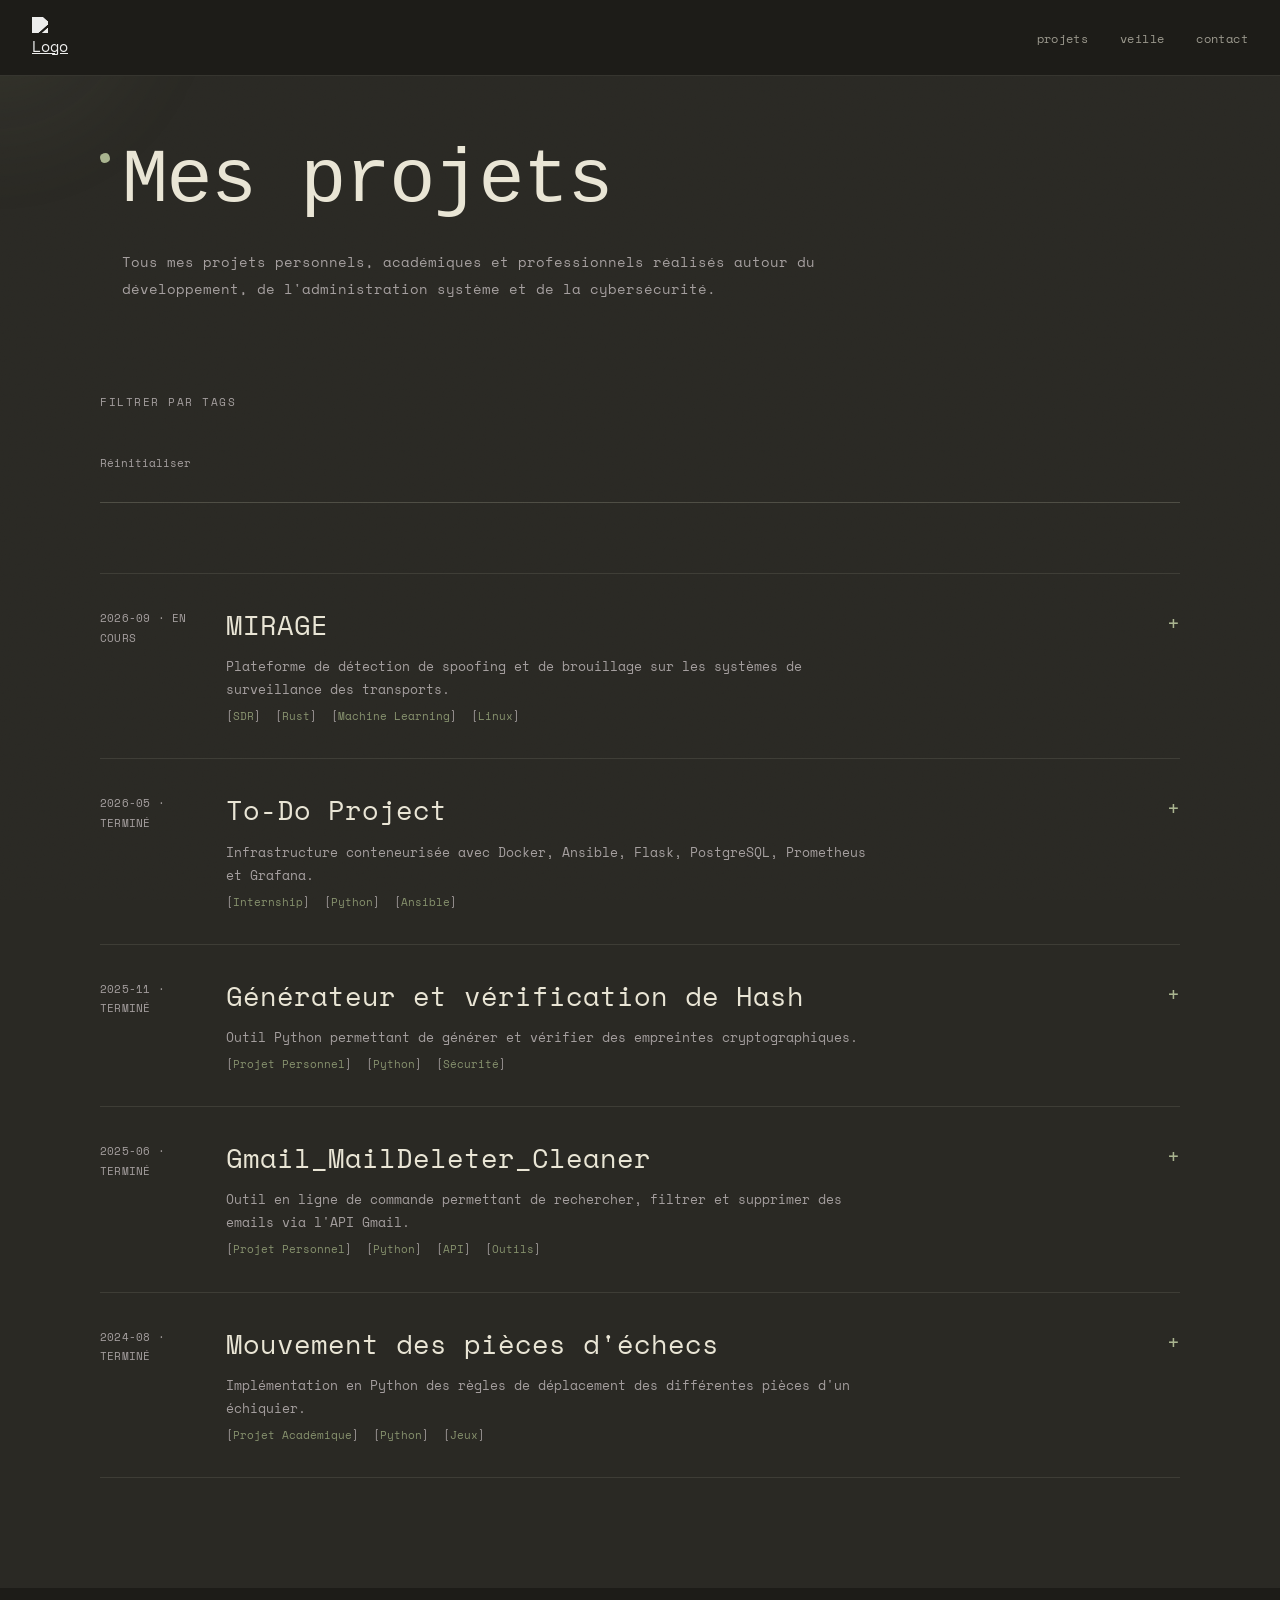
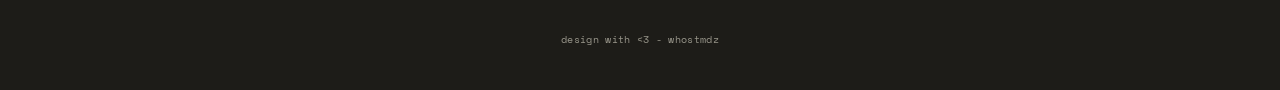
==== commit 64bdad06: "Merge branch 'main' into dev" ====
--- a/pages/projets.html
+++ b/pages/projets.html
@@ -49,23 +49,12 @@
 
 
     <nav id="nav-menu">
-
-        <ul>
-
-            <li>
-                <a href="projets.html">projets</a>
-            </li>
-
-            <li>
-                <a href="veille.html">veille</a>
-            </li>
-
-            <li>
-                <a href="contact.html">contact</a>
-            </li>
-
-        </ul>
-
+      <ul>
+        <li><a href="projets.html">projets</a></li>
+        <li><a href="veille.html">veille</a></li>
+        <li><a href="contact.html">contact</a></li>
+        <!--<li><a href="../pages_portfolio/index(1).html">tp Portfolio</a></li>   A CHANGER !! -->
+      </ul>
     </nav>
 
 </header>
--- a/css/style.css
+++ b/css/style.css
@@ -9,23 +9,35 @@
    ========================================================= */
 
 :root {
-  --theme-background: #E8E5D8;
-  --theme-background-soft: #E2DFD2;
-
-  --theme-color: #59634A;
-  --theme-color-dark: #3F4835;
-  --theme-color-light: #747D65;
-
-  --theme-text-color: #252820;
-  --muted: #696C61;
-
-  --theme-surface: rgba(89, 99, 74, 0.075);
-  --theme-surface-strong: rgba(89, 99, 74, 0.13);
-
-  --theme-border: rgba(63, 72, 53, 0.20);
-  --theme-border-light: rgba(63, 72, 53, 0.12);
-
-  --theme-header: rgba(232, 229, 216, 0.92);
+  /* Fond neutre chaud, sombre — le kaki devient un accent, pas la couleur de tout */
+  --theme-background: #2A2924;
+  --theme-background-soft: #33322A;
+
+  /* Accent — sauge un peu plus discrète, moins "salade" */
+  --theme-color: #A9B48F;
+  --theme-color-dark: #87926E;
+  --theme-color-light: #C7D0AF;
+
+  --theme-text-color: #E9E5D5;
+  --muted: #a49e9e;
+
+  --theme-surface: rgba(224, 224, 200, 0.07);
+  --theme-surface-strong: rgba(224, 224, 200, 0.14);
+
+  --theme-border: rgba(224, 224, 200, 0.20);
+  --theme-border-light: rgba(224, 224, 200, 0.11);
+
+  /* Bark — encore un cran plus sombre, pour le cadre haut/bas */
+  --bark: #1D1C18;
+  --bark-soft: #262520;
+  --on-bark: #E9E5D5;
+  --on-bark-muted: rgba(233, 229, 213, 0.62);
+  --on-bark-border: rgba(233, 229, 213, 0.12);
+
+  /* Argile — accent chaud, pour les états actifs */
+  --clay: #D98B5D;
+  --clay-dark: #B36A45;
+  --clay-soft: rgba(217, 139, 93, 0.16);
 
   --radius-small: 4px;
   --radius-pill: 999px;
@@ -49,6 +61,8 @@
 }
 
 body {
+  position: relative;
+
   font-family: "Space Mono", monospace;
   font-size: 15px;
   line-height: 1.75;
@@ -60,6 +74,24 @@
 
   -webkit-font-smoothing: antialiased;
   text-rendering: optimizeLegibility;
+}
+
+/* Grain de papier — texture discrète, organique, non numérique */
+body::before {
+  content: "";
+
+  position: fixed;
+  inset: 0;
+
+  z-index: 2;
+
+  pointer-events: none;
+
+  opacity: 0.05;
+
+  mix-blend-mode: overlay;
+
+  background-image: url("data:image/svg+xml;utf8,<svg xmlns='http://www.w3.org/2000/svg' width='180' height='180'><filter id='n'><feTurbulence type='fractalNoise' baseFrequency='0.85' numOctaves='2' stitchTiles='stitch'/></filter><rect width='100%25' height='100%25' filter='url(%23n)'/></svg>");
 }
 
 ::selection {
@@ -113,12 +145,9 @@
 
   z-index: 1000;
 
-  background: var(--theme-header);
-
-  border-bottom: 1px solid var(--theme-border-light);
-
-  backdrop-filter: blur(16px);
-  -webkit-backdrop-filter: blur(16px);
+  background: var(--bark);
+
+  border-bottom: 1px solid var(--on-bark-border);
 }
 
 .site-logo {
@@ -129,13 +158,16 @@
 
   object-fit: contain;
 
+  filter: brightness(0) invert(1);
+  opacity: 0.92;
+
   transition:
     opacity 0.25s ease,
     transform 0.25s ease;
 }
 
 .site-logo:hover {
-  opacity: 0.72;
+  opacity: 0.7;
   transform: scale(1.04);
 }
 
@@ -161,7 +193,7 @@
 nav a {
   position: relative;
 
-  color: var(--muted);
+  color: var(--on-bark-muted);
 
   text-decoration: none;
 
@@ -184,7 +216,7 @@
   width: 100%;
   height: 1px;
 
-  background: var(--theme-color);
+  background: var(--clay);
 
   transform: scaleX(0);
   transform-origin: right;
@@ -193,7 +225,7 @@
 }
 
 nav a:hover {
-  color: var(--theme-color-dark);
+  color: var(--on-bark);
 }
 
 nav a:hover::after {
@@ -233,7 +265,7 @@
   width: 24px;
   height: 1px;
 
-  background: var(--theme-text-color);
+  background: var(--on-bark);
 
   transition:
     transform 0.25s ease,
@@ -297,75 +329,42 @@
 
 
 /*
-   Glitch beaucoup plus discret.
+   Trait organique sous le titre : pousse une seule fois au
+   chargement, comme une tige, au lieu d'un glitch numérique.
    Le kaki sert uniquement d'accent.
 */
 
-.main-title::before,
 .main-title::after {
-  content: attr(data-text);
+  content: "";
 
   position: absolute;
 
   left: 50%;
-  top: 0;
-
-  width: 100%;
-
-  text-align: center;
-
-  opacity: 0.45;
-
-  pointer-events: none;
-}
-
-.main-title::before {
-  color: var(--theme-color);
-
-  animation: glitch1 4s infinite;
-}
-
-.main-title::after {
-  color: var(--theme-color-dark);
-
-  animation: glitch2 5s infinite;
-}
-
-@keyframes glitch1 {
-  0%,
-  90%,
-  100% {
-    clip-path: inset(0);
-    transform: translateX(-50%);
-  }
-
-  92% {
-    clip-path: inset(20% 0 60% 0);
-    transform: translateX(calc(-50% - 2px));
-  }
-
-  94% {
-    clip-path: inset(65% 0 10% 0);
-    transform: translateX(calc(-50% + 2px));
-  }
-}
-
-@keyframes glitch2 {
-  0%,
-  88%,
-  100% {
-    clip-path: inset(0);
-    transform: translateX(-50%);
-  }
-
-  90% {
-    clip-path: inset(50% 0 25% 0);
-    transform: translateX(calc(-50% + 2px));
-  }
-
-  93% {
-    clip-path: inset(15% 0 70% 0);
-    transform: translateX(calc(-50% - 2px));
+  bottom: -18px;
+
+  width: min(180px, 40%);
+  height: 2px;
+
+  background: var(--theme-color);
+
+  border-radius: var(--radius-pill);
+
+  transform: translateX(-50%) scaleX(0);
+  transform-origin: left center;
+
+  animation: grow-stem 1.4s cubic-bezier(.4, 0, .2, 1) 0.3s forwards;
+}
+
+@keyframes grow-stem {
+  to {
+    transform: translateX(-50%) scaleX(1);
+  }
+}
+
+@media (prefers-reduced-motion: reduce) {
+  .main-title::after {
+    animation: none;
+    transform: translateX(-50%) scaleX(1);
   }
 }
 
@@ -438,7 +437,7 @@
 
   text-decoration: none;
 
-  border-bottom: 1px solid rgba(89, 99, 74, 0.4);
+  border-bottom: 1px solid rgba(169, 180, 143, 0.5);
 
   transition:
     color 0.2s ease,
@@ -478,654 +477,692 @@
 
   font-size: 0.78rem;
 
-  border: none;
-
-  transition: color 0.2s ease;
-}
-
-.social-links a::after {
-  content: "↗";
-
-  margin-left: 7px;
-
-  opacity: 0;
-
-  transform: translateX(-4px);
-
-  display: inline-block;
-
-  transition:
-    opacity 0.2s ease,
-    transform 0.2s ease;
-}
-
-.social-links a:hover {
-  color: var(--theme-color);
-}
-
-.social-links a:hover::after {
-  opacity: 1;
-  transform: translateX(0);
-}
-
-
-/* =========================================================
-   ASCII ART
-   ========================================================= */
-
-.ascii-sidebar {
-  flex: 0 1 auto;
-
-  max-width: 560px;
-
-  display: flex;
-
-  align-items: center;
-  justify-content: center;
-}
-
-.ascii-art {
-  display: block;
-
-  font-family: monospace;
-
-  font-size: clamp(5px, 0.6vw, 10px);
-
-  line-height: 1;
-
-  white-space: pre;
-
-  color: var(--theme-color);
-
-  opacity: 0.72;
-
-  overflow: visible;
-}
-
-
-/* =========================================================
-   PAGES DE CONTENU
-   ========================================================= */
-
-main.content-page {
-  display: block;
-
-  width: 100%;
-
-  min-height: calc(100vh - 76px);
-
-  padding: 145px 32px 110px;
-}
-
-.page-container {
-  width: 100%;
-
-  max-width: var(--content-width);
-
-  margin: 0 auto;
-}
-
-
-/* =========================================================
-   PAGE HEADER
-   ========================================================= */
-
-.page-header {
-  max-width: 850px;
-
-  margin-bottom: 90px;
-}
-
-.page-header h1 {
-  font-family: "MaPolice", monospace;
-
-  font-size: clamp(3rem, 6vw, 5.5rem);
-
-  font-weight: normal;
-
-  line-height: 0.95;
-
-  letter-spacing: -0.02em;
-
-  color: var(--theme-text-color);
-
-  margin-bottom: 30px;
-}
-
-.page-header p {
-  max-width: 720px;
-
-  color: var(--muted);
-
-  font-size: 0.88rem;
-
-  line-height: 1.95;
-}
-
-
-/* =========================================================
-   FILTRES
-   ========================================================= */
-
-.filter-section {
-  margin-bottom: 70px;
-
-  padding-bottom: 28px;
-
-  border-bottom: 1px solid var(--theme-border);
-}
-
-.filter-section h3 {
-  font-size: 0.68rem;
-
-  font-weight: normal;
-
-  text-transform: uppercase;
-
-  letter-spacing: 0.14em;
-
-  color: var(--muted);
-
-  margin-bottom: 18px;
-}
-
-.tags-filter {
-  display: flex;
-
-  flex-wrap: wrap;
-
-  gap: 7px;
-
-  margin-bottom: 18px;
-}
-
-.filter-tag-btn {
-  appearance: none;
-
-  background: transparent;
-
-  border: 1px solid var(--theme-border);
-
-  border-radius: var(--radius-pill);
-
-  padding: 7px 13px;
-
-  color: var(--muted);
-
-  font-family: "Space Mono", monospace;
-
-  font-size: 0.7rem;
-
-  cursor: pointer;
-
-  transition:
-    color 0.2s ease,
-    background 0.2s ease,
-    border-color 0.2s ease;
-}
-
-.filter-tag-btn:hover {
-  color: var(--theme-color-dark);
-
-  border-color: rgba(89, 99, 74, 0.4);
-
-  background: var(--theme-surface);
-}
-
-.filter-tag-btn.active {
-  background: var(--theme-color);
-
-  border-color: var(--theme-color);
-
-  color: var(--theme-background);
-
-  font-weight: normal;
-}
-
-.reset-btn {
-  appearance: none;
-
-  background: transparent;
-
-  border: none;
-
-  padding: 0;
-
-  color: var(--muted);
-
-  font-family: "Space Mono", monospace;
-
-  font-size: 0.68rem;
-
-  cursor: pointer;
-
-  transition: color 0.2s ease;
-}
-
-.reset-btn:hover {
-  color: var(--theme-color);
-}
-
-
-/* =========================================================
-   PROJETS
-   ========================================================= */
-
-.projects-list {
-  display: flex;
-
-  flex-direction: column;
-
-  gap: 0;
-}
-
-.project-item {
-  border: none;
-
-  border-top: 1px solid var(--theme-border);
-
-  padding: 0;
-}
-
-.project-item:last-child {
-  border-bottom: 1px solid var(--theme-border);
-}
-
-
-/* =========================================================
-   PROJECT HEADER
-   ========================================================= */
-
-.project-header {
-  width: 100%;
-
-  display: flex;
-
-  align-items: center;
-
-  justify-content: space-between;
-
-  gap: 40px;
-
-  padding: 34px 0;
-
-  background: transparent;
-
-  border: none;
-
-  color: var(--theme-text-color);
-
-  font: inherit;
-
-  text-align: left;
-
-  cursor: pointer;
-}
-
-.project-title {
-  flex: 1;
-
-  min-width: 0;
-}
-
-.project-date {
-  display: block;
-
-  color: var(--theme-color);
-
-  font-size: 0.66rem;
-
-  letter-spacing: 0.10em;
-
-  text-transform: uppercase;
-
-  margin-bottom: 10px;
-}
-
-.project-item h3 {
-  font-size: 1.45rem;
-
-  font-weight: normal;
-
-  line-height: 1.3;
-
-  color: var(--theme-text-color);
-
-  margin-bottom: 9px;
-
-  transition: color 0.2s ease;
-}
-
-.project-header:hover h3 {
-  color: var(--theme-color-dark);
-}
-
-.project-short-description {
-  max-width: 720px;
-
-  color: var(--muted);
-
-  font-size: 0.82rem;
-
-  line-height: 1.75;
-
-  margin-bottom: 18px;
-}
-
-
-/* =========================================================
-   PROJECT TOGGLE
-   ========================================================= */
-
-.project-toggle {
-  flex-shrink: 0;
-
-  width: 34px;
-  height: 34px;
-
-  display: flex;
-
-  align-items: center;
-  justify-content: center;
-
-  border: 1px solid var(--theme-color);
-
-  border-radius: 50%;
-
-  color: var(--theme-color);
-
-  font-size: 1rem;
-
-  font-weight: normal;
-
-  line-height: 1;
-
-  transition:
-    transform 0.3s ease,
-    background 0.2s ease,
-    color 0.2s ease;
-}
-
-.project-header:hover .project-toggle {
-  background: var(--theme-surface);
-}
-
-.project-item.active .project-toggle {
-  transform: rotate(45deg);
-
-  background: var(--theme-color);
-
-  color: var(--theme-background);
-}
-
-
-/* =========================================================
-   PROJECT TAGS
-   ========================================================= */
-
-.project-item .tags {
-  display: flex;
-
-  flex-wrap: wrap;
-
-  gap: 6px;
-
-  margin-bottom: 0;
-}
-
-.project-item .tag {
-  display: inline-block;
-
-  padding: 4px 9px;
-
-  border: 1px solid rgba(89, 99, 74, 0.30);
-
-  border-radius: var(--radius-pill);
-
-  background: rgba(89, 99, 74, 0.045);
-
-  color: var(--theme-color-dark);
-
-  font-size: 0.62rem;
-
-  line-height: 1.4;
-}
-
-
-/* =========================================================
-   PROJECT DETAILS
-   ========================================================= */
-
-.project-details {
-  display: none;
-
-  padding: 0 0 45px;
-}
-
-.project-item.active .project-details {
-  display: block;
-}
-
-.project-details-inner {
-  display: grid;
-
-  grid-template-columns: repeat(2, minmax(0, 1fr));
-
-  gap: 1px;
-
-  background: var(--theme-border);
-  border: 1px solid var(--theme-border);
-}
-
-.project-detail-section {
-  padding: 30px;
-
-  background: var(--theme-background-soft);
-
-  border: none;
-
-  border-radius: 0;
-}
-
-.project-detail-section:first-child {
-  grid-column: 1 / -1;
-}
-
-
-/* =========================================================
-   DETAILS TYPOGRAPHY
-   ========================================================= */
-
-.project-detail-section h4 {
-  color: var(--theme-color);
-
-  font-size: 0.66rem;
-
-  font-weight: normal;
-
-  text-transform: uppercase;
-
-  letter-spacing: 0.14em;
-
-  margin-bottom: 16px;
-}
-
-.project-detail-section p {
-  font-size: 0.82rem;
-
-  line-height: 1.9;
-
-  margin-bottom: 15px;
-}
-
-.project-detail-section p:last-child {
-  margin-bottom: 0;
-}
-
-
-/* =========================================================
-   DETAILS LISTS
-   ========================================================= */
-
-.project-detail-section ul {
-  list-style: none;
-
-  padding: 0;
-  margin: 0;
-}
-
-.project-detail-section li {
-  position: relative;
-
-  padding-left: 18px;
-
-  margin-bottom: 9px;
-
-  font-size: 0.82rem;
-
-  line-height: 1.8;
-}
-
-.project-detail-section li:last-child {
-  margin-bottom: 0;
-}
-
-.project-detail-section li::before {
-  content: "—";
-
-  position: absolute;
-
-  left: 0;
-
-  color: var(--theme-color);
-}
-
-
-/* =========================================================
-   TECHNOLOGIES
-   ========================================================= */
-
-.project-technologies {
-  display: flex;
-
-  flex-wrap: wrap;
-
-  gap: 6px;
-}
-
-.project-technologies .tag {
-  margin-bottom: 0;
-}
-
-
-/* =========================================================
-   GITHUB LINK
-   ========================================================= */
-
-.project-details .project-link {
-  grid-column: 1 / -1;
-
-  padding: 22px 30px;
-
-  background: var(--theme-background);
-
-  border-top: 1px solid var(--theme-border);
-}
-
-.project-details .project-link a {
-  display: inline-flex;
-
-  align-items: center;
-
-  gap: 8px;
-
-  color: var(--theme-color-dark);
-
-  text-decoration: none;
-
-  font-size: 0.76rem;
-
-  transition:
-    color 0.2s ease,
-    gap 0.2s ease;
-}
-
-.project-details .project-link a:hover {
-  color: var(--theme-color);
-
-  gap: 13px;
-}
-
-
-/* =========================================================
-   MESSAGE — AUCUN PROJET
-   ========================================================= */
-
-.no-projects-msg {
-  padding: 50px 20px;
-
-  text-align: center;
-
-  color: var(--muted);
-
-  font-size: 0.8rem;
-}
-
-
-/* =========================================================
-   CONTACT
-   ========================================================= */
-
-.contact-info {
-  display: flex;
-
-  flex-direction: column;
-
-  gap: 0;
-}
-
-.contact-section {
-  padding: 30px 0;
-
-  border-top: 1px solid var(--theme-border);
-}
-
-.contact-section:last-child {
-  border-bottom: 1px solid var(--theme-border);
-}
-
-.contact-section h3 {
-  font-size: 1.35rem;
-
-  font-weight: normal;
-
-  color: var(--theme-text-color);
-
-  margin-bottom: 15px;
-}
-
-.contact-section p {
-  max-width: 720px;
-
-  font-size: 0.84rem;
-
-  line-height: 1.9;
-
-  margin-bottom: 15px;
-}
-
-.contact-section a {
-  color: var(--theme-color-dark);
-
-  text-decoration: none;
-
-  border-bottom: 1px solid rgba(89, 99, 74, 0.4);
+  border-bottom: 1px solid transparent;
 
   transition:
     color 0.2s ease,
     border-color 0.2s ease;
 }
 
+.social-links a:hover {
+  color: var(--theme-color);
+
+  border-color: var(--theme-color);
+}
+
+
+/* =========================================================
+   ASCII ART
+   ========================================================= */
+
+.ascii-sidebar {
+  flex: 0 1 auto;
+
+  max-width: 560px;
+
+  display: flex;
+
+  align-items: center;
+  justify-content: center;
+}
+
+.ascii-art {
+  display: block;
+
+  font-family: monospace;
+
+  font-size: clamp(5px, 0.6vw, 10px);
+
+  line-height: 1;
+
+  white-space: pre;
+
+  color: var(--theme-color);
+
+  opacity: 0.72;
+
+  overflow: visible;
+}
+
+
+/* =========================================================
+   PAGES DE CONTENU
+   ========================================================= */
+
+main.content-page {
+  display: block;
+
+  width: 100%;
+
+  min-height: calc(100vh - 76px);
+
+  padding: 145px 32px 110px;
+}
+
+.page-container {
+  width: 100%;
+
+  max-width: var(--content-width);
+
+  margin: 0 auto;
+}
+
+
+/* =========================================================
+   PAGE HEADER
+   ========================================================= */
+
+.page-header {
+  position: relative;
+
+  max-width: 850px;
+
+  margin-bottom: 90px;
+
+  padding-left: 22px;
+}
+
+.page-header::before {
+  content: "";
+
+  position: absolute;
+
+  left: 0;
+  top: 0.5em;
+
+  width: 10px;
+  height: 10px;
+
+  background: var(--theme-color);
+
+  border-radius: 60% 40% 60% 40% / 40% 60% 40% 60%;
+}
+
+.page-header h1 {
+  font-family: "MaPolice", monospace;
+
+  font-size: clamp(3rem, 6vw, 5.5rem);
+
+  font-weight: normal;
+
+  line-height: 0.95;
+
+  letter-spacing: -0.02em;
+
+  color: var(--theme-text-color);
+
+  margin-bottom: 30px;
+}
+
+.page-header p {
+  max-width: 720px;
+
+  color: var(--muted);
+
+  font-size: 0.88rem;
+
+  line-height: 1.95;
+}
+
+
+/* =========================================================
+   FILTRES
+   ========================================================= */
+
+.filter-section {
+  margin-bottom: 70px;
+
+  padding-bottom: 28px;
+
+  border-bottom: 1px solid var(--theme-border);
+}
+
+.filter-section h3 {
+  font-size: 0.68rem;
+
+  font-weight: normal;
+
+  text-transform: uppercase;
+
+  letter-spacing: 0.14em;
+
+  color: var(--muted);
+
+  margin-bottom: 18px;
+}
+
+.tags-filter {
+  display: flex;
+
+  flex-wrap: wrap;
+
+  gap: 7px;
+
+  margin-bottom: 18px;
+}
+
+.filter-tag-btn {
+  appearance: none;
+
+  background: transparent;
+
+  border: 1px solid var(--theme-border);
+
+  border-radius: var(--radius-small);
+
+  padding: 6px 12px;
+
+  color: var(--muted);
+
+  font-family: "Space Mono", monospace;
+
+  font-size: 0.7rem;
+
+  cursor: pointer;
+
+  transition:
+    color 0.2s ease,
+    border-color 0.2s ease;
+}
+
+.filter-tag-btn:hover {
+  color: var(--theme-color-dark);
+
+  border-color: rgba(169, 180, 143, 0.5);
+}
+
+.filter-tag-btn.active {
+  background: transparent;
+
+  border-color: var(--clay);
+
+  color: var(--clay);
+
+  font-weight: normal;
+}
+
+.filter-tag-btn.active::before {
+  content: "› ";
+}
+
+.reset-btn {
+  appearance: none;
+
+  background: transparent;
+
+  border: none;
+
+  padding: 0;
+
+  color: var(--muted);
+
+  font-family: "Space Mono", monospace;
+
+  font-size: 0.68rem;
+
+  cursor: pointer;
+
+  transition: color 0.2s ease;
+}
+
+.reset-btn:hover {
+  color: var(--theme-color);
+}
+
+
+/* =========================================================
+   PROJETS
+   ========================================================= */
+
+.projects-list {
+  display: flex;
+
+  flex-direction: column;
+
+  gap: 0;
+}
+
+.project-item {
+  border: none;
+  border-top: 1px solid var(--theme-border-light);
+
+  padding: 0;
+}
+
+.project-item:last-child {
+  border-bottom: 1px solid var(--theme-border-light);
+}
+
+
+/* =========================================================
+   PROJECT HEADER
+   ========================================================= */
+
+.project-header {
+  width: 100%;
+
+  display: flex;
+
+  align-items: center;
+
+  justify-content: space-between;
+
+  gap: 40px;
+
+  padding: 34px 0;
+
+  background: transparent;
+
+  border: none;
+
+  color: var(--theme-text-color);
+
+  font: inherit;
+
+  text-align: left;
+
+  cursor: pointer;
+}
+
+.project-title {
+  flex: 1;
+
+  min-width: 0;
+
+  display: grid;
+  grid-template-columns: 100px 1fr;
+  column-gap: 26px;
+  row-gap: 8px;
+}
+
+.project-date {
+  grid-column: 1;
+  grid-row: 1 / -1;
+
+  display: block;
+
+  color: var(--muted);
+
+  font-size: 0.7rem;
+
+  letter-spacing: 0.02em;
+
+  white-space: normal;
+}
+
+.project-item h3 {
+  grid-column: 2;
+
+  font-size: 1.7rem;
+
+  font-weight: normal;
+
+  line-height: 1.25;
+
+  color: var(--theme-text-color);
+
+  transition: color 0.2s ease;
+}
+
+.project-header:hover h3 {
+  color: var(--theme-color-dark);
+}
+
+.project-short-description {
+  grid-column: 2;
+
+  max-width: 640px;
+
+  color: var(--muted);
+
+  font-size: 0.82rem;
+
+  line-height: 1.75;
+}
+
+
+/* =========================================================
+   PROJECT TOGGLE
+   ========================================================= */
+
+.project-toggle {
+  flex-shrink: 0;
+
+  align-self: flex-start;
+
+  margin-top: 6px;
+
+  border: none;
+
+  background: none;
+
+  color: var(--theme-color);
+
+  font-size: 1.3rem;
+
+  font-weight: normal;
+
+  line-height: 1;
+
+  transition:
+    transform 0.3s ease,
+    color 0.2s ease;
+}
+
+.project-header:hover .project-toggle {
+  color: var(--theme-color-light);
+}
+
+.project-item.active .project-toggle {
+  transform: rotate(45deg);
+
+  color: var(--clay);
+}
+
+
+/* =========================================================
+   PROJECT TAGS
+   ========================================================= */
+
+.project-item .tags {
+  grid-column: 2;
+
+  display: flex;
+
+  flex-wrap: wrap;
+
+  gap: 4px 14px;
+
+  margin-bottom: 0;
+}
+
+.project-item .tag {
+  display: inline-block;
+
+  padding: 0;
+
+  border: none;
+
+  border-radius: 0;
+
+  background: none;
+
+  color: var(--theme-color-dark);
+
+  font-size: 0.68rem;
+
+  line-height: 1.4;
+}
+
+.tag::before {
+  content: "[";
+  color: var(--muted);
+}
+
+.tag::after {
+  content: "]";
+  color: var(--muted);
+}
+
+
+/* =========================================================
+   PROJECT DETAILS
+   ========================================================= */
+
+.project-details {
+  display: none;
+
+  padding: 0 0 45px;
+}
+
+.project-item.active .project-details {
+  display: block;
+}
+
+.project-details-inner {
+  display: grid;
+
+  grid-template-columns: repeat(2, minmax(0, 1fr));
+
+  gap: 1px;
+
+  background: var(--theme-border);
+  border: 1px solid var(--theme-border);
+}
+
+.project-detail-section {
+  padding: 30px;
+
+  background: var(--theme-background-soft);
+
+  border: none;
+
+  border-radius: 0;
+}
+
+.project-detail-section:first-child {
+  grid-column: 1 / -1;
+}
+
+
+/* =========================================================
+   DETAILS TYPOGRAPHY
+   ========================================================= */
+
+.project-detail-section h4 {
+  color: var(--theme-color);
+
+  font-size: 0.66rem;
+
+  font-weight: normal;
+
+  text-transform: uppercase;
+
+  letter-spacing: 0.14em;
+
+  margin-bottom: 16px;
+}
+
+.project-detail-section p {
+  font-size: 0.82rem;
+
+  line-height: 1.9;
+
+  margin-bottom: 15px;
+}
+
+.project-detail-section p:last-child {
+  margin-bottom: 0;
+}
+
+
+/* =========================================================
+   DETAILS LISTS
+   ========================================================= */
+
+.project-detail-section ul {
+  list-style: none;
+
+  padding: 0;
+  margin: 0;
+}
+
+.project-detail-section li {
+  position: relative;
+
+  padding-left: 18px;
+
+  margin-bottom: 9px;
+
+  font-size: 0.82rem;
+
+  line-height: 1.8;
+}
+
+.project-detail-section li:last-child {
+  margin-bottom: 0;
+}
+
+.project-detail-section li::before {
+  content: "";
+
+  position: absolute;
+
+  left: 0;
+  top: 0.65em;
+
+  width: 7px;
+  height: 7px;
+
+  background: var(--theme-color);
+
+  border-radius: 60% 40% 60% 40% / 40% 60% 40% 60%;
+}
+
+
+/* =========================================================
+   TECHNOLOGIES
+   ========================================================= */
+
+.project-technologies {
+  display: flex;
+
+  flex-wrap: wrap;
+
+  gap: 6px;
+}
+
+.project-technologies .tag {
+  margin-bottom: 0;
+}
+
+
+/* =========================================================
+   GITHUB LINK
+   ========================================================= */
+
+.project-details .project-link {
+  grid-column: 1 / -1;
+
+  padding: 22px 30px;
+
+  background: var(--theme-background);
+
+  border-top: 1px solid var(--theme-border);
+}
+
+.project-details .project-link a {
+  display: inline-block;
+
+  color: var(--theme-color-dark);
+
+  text-decoration: none;
+
+  border-bottom: 1px solid rgba(169, 180, 143, 0.4);
+
+  font-size: 0.76rem;
+
+  transition:
+    color 0.2s ease,
+    border-color 0.2s ease;
+}
+
+.project-details .project-link a:hover {
+  color: var(--theme-color);
+
+  border-color: var(--theme-color);
+}
+
+
+/* =========================================================
+   MESSAGE — AUCUN PROJET
+   ========================================================= */
+
+.no-projects-msg {
+  padding: 50px 20px;
+
+  text-align: center;
+
+  color: var(--muted);
+
+  font-size: 0.8rem;
+}
+
+
+/* =========================================================
+   CONTACT
+   ========================================================= */
+
+.contact-info {
+  display: flex;
+
+  flex-direction: column;
+
+  gap: 0;
+}
+
+.contact-section {
+  display: grid;
+  grid-template-columns: 160px 1fr;
+  column-gap: 32px;
+  row-gap: 14px;
+
+  padding: 32px 0;
+
+  border-top: 1px solid var(--theme-border-light);
+}
+
+.contact-section:first-child {
+  border-top: none;
+
+  padding-top: 0;
+}
+
+.contact-section:last-child {
+  border-bottom: 1px solid var(--theme-border-light);
+
+  padding-bottom: 32px;
+}
+
+.contact-section h3 {
+  grid-column: 1;
+  grid-row: 1 / -1;
+
+  align-self: start;
+
+  font-size: 0.85rem;
+
+  font-weight: normal;
+
+  color: var(--muted);
+}
+
+.contact-section > *:not(h3) {
+  grid-column: 2;
+}
+
+.contact-section p {
+  max-width: 620px;
+
+  font-size: 0.84rem;
+
+  line-height: 1.9;
+
+  margin-bottom: 0;
+}
+
+.contact-section a {
+  color: var(--theme-color-dark);
+
+  text-decoration: none;
+
+  border-bottom: 1px solid rgba(169, 180, 143, 0.5);
+
+  transition:
+    color 0.2s ease,
+    border-color 0.2s ease;
+}
+
 .contact-section a:hover {
   color: var(--theme-color);
 
@@ -1150,7 +1187,7 @@
 .social-links-vertical a {
   padding: 0;
 
-  border: none;
+  border-bottom: 1px solid transparent;
 
   color: var(--theme-color-dark);
 
@@ -1158,25 +1195,15 @@
 
   text-decoration: none;
 
-  transition: color 0.2s ease;
-}
-
-.social-links-vertical a::after {
-  content: "↗";
-
-  margin-left: 7px;
-
-  transition: margin 0.2s ease;
+  transition:
+    color 0.2s ease,
+    border-color 0.2s ease;
 }
 
 .social-links-vertical a:hover {
-  background: transparent;
-
   color: var(--theme-color);
-}
-
-.social-links-vertical a:hover::after {
-  margin-left: 11px;
+
+  border-color: var(--theme-color);
 }
 
 
@@ -1255,7 +1282,7 @@
 
   padding: 18px;
 
-  background: #D5D2C5;
+  background: var(--bark-soft);
 
   border-radius: var(--radius-small);
 
@@ -1270,64 +1297,11 @@
 
 
 /* =========================================================
-   THEME TOGGLE
-   ========================================================= */
-
-#theme-toggle {
-  position: fixed;
-
-  right: 24px;
-  bottom: 24px;
-
-  width: 42px;
-  height: 42px;
-
-  display: flex;
-
-  align-items: center;
-  justify-content: center;
-
-  border: 1px solid var(--theme-border);
-
-  border-radius: 50%;
-
-  background: var(--theme-background);
-
-  color: var(--theme-color);
-
-  cursor: pointer;
-
-  z-index: 100;
-
-  transition:
-    background 0.2s ease,
-    border-color 0.2s ease,
-    transform 0.25s ease;
-}
-
-#theme-toggle:hover {
-  background: var(--theme-color);
-
-  border-color: var(--theme-color);
-
-  color: var(--theme-background);
-
-  transform: rotate(90deg);
-}
-
-#theme-toggle::before {
-  content: "◐";
-
-  font-size: 17px;
-}
-
-
-/* =========================================================
    BLOB
    ========================================================= */
 
 #blob {
-  --blob-size: 180px;
+  --blob-size: 220px;
 
   position: fixed;
 
@@ -1337,13 +1311,14 @@
   width: var(--blob-size);
   height: var(--blob-size);
 
-  border-radius: 50%;
-
-  background: rgba(89, 99, 74, 0.065);
-
-  filter: blur(70px);
-
-  opacity: 0.8;
+  /* forme organique irrégulière plutôt qu'un cercle parfait */
+  border-radius: 62% 38% 55% 45% / 48% 42% 58% 52%;
+
+  background: rgba(169, 180, 143, 0.12);
+
+  filter: blur(75px);
+
+  opacity: 0.85;
 
   pointer-events: none;
 
@@ -1351,146 +1326,26 @@
 
   transform: translate(-50%, -50%);
 
+  animation: blob-breathe 9s ease-in-out infinite;
+
   transition:
-    transform 0.45s cubic-bezier(.33, 1, .68, 1);
-}
-
-
-/* =========================================================
-   VEILLE
-   ========================================================= */
-
-.rss-controls {
-  display: flex;
-
-  align-items: center;
-
-  gap: 18px;
-
-  margin-bottom: 45px;
-}
-
-.refresh-btn {
-  appearance: none;
-
-  background: transparent;
-
-  color: var(--theme-color-dark);
-
-  border: 1px solid var(--theme-border);
-
-  border-radius: var(--radius-pill);
-
-  padding: 8px 14px;
-
-  font-family: "Space Mono", monospace;
-
-  font-size: 0.7rem;
-
-  cursor: pointer;
-
-  transition:
-    background 0.2s ease,
-    border-color 0.2s ease,
-    color 0.2s ease;
-}
-
-.refresh-btn:hover {
-  background: var(--theme-color);
-
-  border-color: var(--theme-color);
-
-  color: var(--theme-background);
-}
-
-.loading {
-  color: var(--muted);
-
-  font-size: 0.75rem;
-}
-
-
-/* =========================================================
-   VEILLE GRID
-   ========================================================= */
-
-.veille-grid {
-  display: grid;
-
-  grid-template-columns: repeat(2, minmax(0, 1fr));
-
-  gap: 1px;
-
-  background: var(--theme-border);
-
-  border: 1px solid var(--theme-border);
-}
-
-.veille-item {
-  padding: 28px;
-
-  background: var(--theme-background-soft);
-
-  border: none;
-
-  border-radius: 0;
-
-  transition:
-    background 0.2s ease;
-}
-
-.veille-item:hover {
-  background: #DDDACE;
-
-  transform: none;
-}
-
-.veille-item h3 {
-  font-size: 1.1rem;
-
-  font-weight: normal;
-
-  line-height: 1.45;
-
-  color: var(--theme-text-color);
-
-  margin-bottom: 12px;
-}
-
-.veille-item .date {
-  color: var(--theme-color);
-
-  font-size: 0.65rem;
-
-  letter-spacing: 0.08em;
-
-  text-transform: uppercase;
-
-  margin-bottom: 14px;
-}
-
-.veille-item p {
-  font-size: 0.8rem;
-
-  line-height: 1.8;
-
-  margin-bottom: 15px;
-}
-
-.veille-item a {
-  color: var(--theme-color-dark);
-
-  font-size: 0.74rem;
-
-  text-decoration: none;
-
-  transition: color 0.2s ease;
-}
-
-.veille-item a:hover {
-  color: var(--theme-color);
-
-  text-decoration: underline;
+    left 0.45s cubic-bezier(.33, 1, .68, 1),
+    top 0.45s cubic-bezier(.33, 1, .68, 1);
+}
+
+@keyframes blob-breathe {
+  0%, 100% {
+    border-radius: 62% 38% 55% 45% / 48% 42% 58% 52%;
+  }
+  50% {
+    border-radius: 42% 58% 40% 60% / 58% 48% 52% 42%;
+  }
+}
+
+@media (prefers-reduced-motion: reduce) {
+  #blob {
+    animation: none;
+  }
 }
 
 
@@ -1505,11 +1360,11 @@
 
   text-align: center;
 
-  color: var(--muted);
+  color: var(--on-bark-muted);
 
   font-size: 0.65rem;
 
-  border-top: 1px solid var(--theme-border);
+  background: var(--bark);
 
   letter-spacing: 0.03em;
 }
@@ -1610,9 +1465,9 @@
 
     padding-top: 90px;
 
-    background: var(--theme-background);
-
-    border-left: 1px solid var(--theme-border);
+    background: var(--bark);
+
+    border-left: 1px solid var(--on-bark-border);
 
     transition: right 0.3s ease;
 
@@ -1760,12 +1615,20 @@
     padding: 27px 0;
   }
 
+  .project-title {
+    display: block;
+  }
+
   .project-date {
-    font-size: 0.58rem;
+    display: block;
+
+    margin-bottom: 6px;
+
+    font-size: 0.62rem;
   }
 
   .project-item h3 {
-    font-size: 1.12rem;
+    font-size: 1.3rem;
 
     margin-bottom: 8px;
   }
@@ -1774,23 +1637,20 @@
     font-size: 0.72rem;
 
     line-height: 1.8;
+
+    margin-bottom: 12px;
   }
 
   .project-item .tags {
-    gap: 5px;
+    gap: 4px 10px;
   }
 
   .project-item .tag {
-    padding: 4px 8px;
-
-    font-size: 0.57rem;
+    font-size: 0.62rem;
   }
 
   .project-toggle {
-    width: 30px;
-    height: 30px;
-
-    font-size: 0.9rem;
+    font-size: 1.1rem;
   }
 
 
@@ -1837,11 +1697,15 @@
   /* ---------- CONTACT ---------- */
 
   .contact-section {
+    display: block;
+
     padding: 25px 0;
   }
 
   .contact-section h3 {
-    font-size: 1.15rem;
+    margin-bottom: 10px;
+
+    font-size: 0.8rem;
   }
 
   .contact-section p {
@@ -1864,46 +1728,6 @@
     padding: 14px;
 
     font-size: 0.58rem;
-  }
-
-
-  /* ---------- VEILLE ---------- */
-
-  .rss-controls {
-    flex-direction: column;
-
-    align-items: flex-start;
-
-    gap: 12px;
-
-    margin-bottom: 30px;
-  }
-
-  .veille-grid {
-    grid-template-columns: 1fr;
-  }
-
-  .veille-item {
-    padding: 23px;
-  }
-
-  .veille-item h3 {
-    font-size: 1rem;
-  }
-
-  .veille-item p {
-    font-size: 0.72rem;
-  }
-
-
-  /* ---------- THEME BUTTON ---------- */
-
-  #theme-toggle {
-    width: 40px;
-    height: 40px;
-
-    right: 16px;
-    bottom: 16px;
   }
 
 
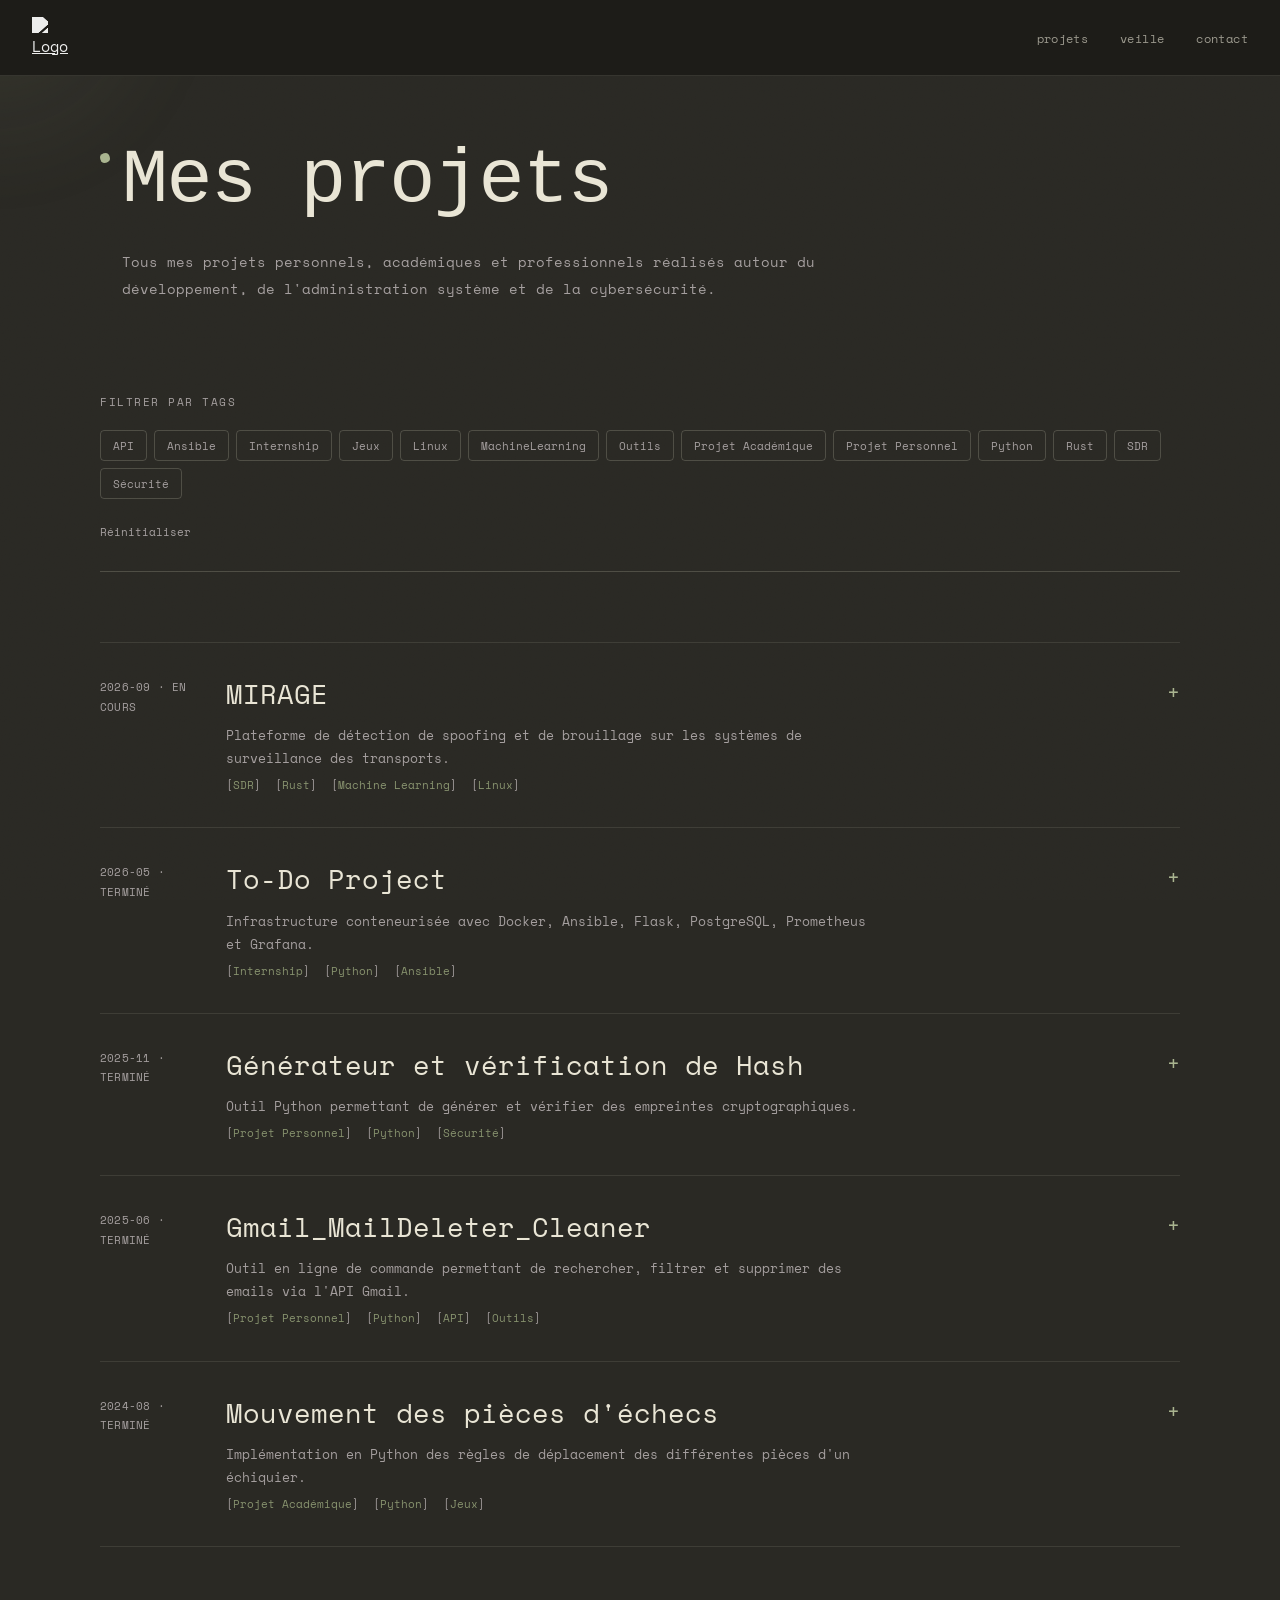
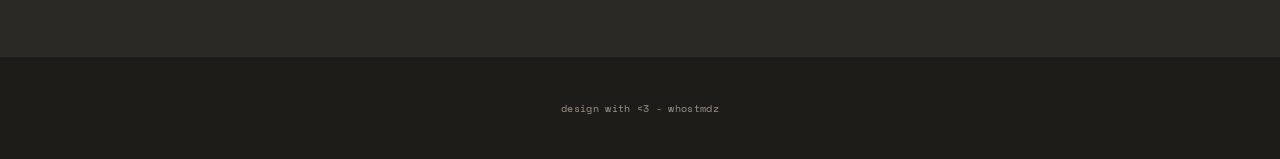
==== commit 3a43907f: "Image projet + carrousel" ====
--- a/pages/projets.html
+++ b/pages/projets.html
@@ -53,7 +53,6 @@
         <li><a href="projets.html">projets</a></li>
         <li><a href="veille.html">veille</a></li>
         <li><a href="contact.html">contact</a></li>
-        <!--<li><a href="../pages_portfolio/index(1).html">tp Portfolio</a></li>   A CHANGER !! -->
       </ul>
     </nav>
 
@@ -113,7 +112,7 @@
             <!-- ================================================= -->
 
             <article
-                class="project-item"
+                class="project-item" data-project="mirage"
                 data-tags="SDR,Rust,MachineLearning,Linux"
             >
 
@@ -291,11 +290,11 @@
 
 
             <!-- ================================================= -->
-            <!-- projet TODO en s tage -->
+            <!-- projet TODO intership -->
             <!-- ================================================= -->
 
             <article
-                class="project-item"
+                class="project-item" data-project="todo"
                 data-tags="Internship,Python,Ansible"
             >
 
@@ -489,7 +488,7 @@
             <!-- ================================================= -->
 
             <article
-                class="project-item"
+                class="project-item" data-project="hash"
                 data-tags="Projet Personnel,Python,Sécurité"
             >
 
@@ -647,7 +646,7 @@
             <!-- ================================================= -->
 
             <article
-                class="project-item"
+                class="project-item" data-project="maildeleter"
                 data-tags="Projet Personnel,Python,API,Outils"
             >
 
@@ -804,7 +803,7 @@
             <!-- ================================================= -->
 
             <article
-                class="project-item"
+                class="project-item" data-project="chess"
                 data-tags="Projet Académique,Python,Jeux"
             >
 
--- a/css/style.css
+++ b/css/style.css
@@ -1798,4 +1798,153 @@
   #blob {
     display: none;
   }
+}
+
+/* GALERIES DES PROJETS — couleurs héritées du thème */
+.project-gallery-section {
+  grid-column: 1 / -1;
+  min-width: 0;
+}
+
+.project-gallery {
+  display: grid;
+  grid-template-columns: repeat(2, minmax(0, 1fr));
+  gap: 24px;
+}
+
+.project-gallery figure {
+  margin: 0;
+  min-width: 0;
+}
+
+.project-gallery figure:only-child {
+  grid-column: 1 / -1;
+}
+
+.project-gallery a {
+  display: block;
+  background: var(--theme-background);
+  border: 1px solid var(--theme-border);
+  cursor: zoom-in;
+}
+
+.project-gallery a:hover {
+  border-color: var(--theme-color);
+}
+
+.project-gallery a:focus-visible {
+  outline: 2px solid var(--theme-color);
+  outline-offset: 5px;
+}
+
+.project-gallery img {
+  display: block;
+  width: 100%;
+  height: auto;
+  aspect-ratio: 16 / 10;
+  object-fit: contain;
+}
+
+.project-gallery figcaption {
+  margin-top: 10px;
+  font-size: 0.875rem;
+  line-height: 1.6;
+  color: var(--theme-text-color);
+  overflow-wrap: anywhere;
+}
+
+@media (max-width: 700px) {
+  .project-gallery {
+    grid-template-columns: 1fr;
+    gap: 20px;
+  }
+}
+
+/* =========================================================
+   CARROUSELS DES PROJETS
+   ========================================================= */
+
+.project-carousel {
+  grid-column: 1 / -1;
+  min-width: 0;
+}
+
+.project-carousel [hidden] {
+  display: none !important;
+}
+
+.carousel-viewport {
+  touch-action: pan-y pinch-zoom;
+}
+
+.carousel-viewport figure {
+  margin: 0;
+}
+
+.carousel-viewport a {
+  display: block;
+  border: 1px solid var(--theme-border);
+  background: var(--theme-background);
+  cursor: zoom-in;
+}
+
+.carousel-viewport img {
+  display: block;
+  width: 100%;
+  height: auto;
+  aspect-ratio: 16 / 10;
+  object-fit: contain;
+}
+
+.carousel-viewport figcaption {
+  margin-top: 12px;
+  color: var(--theme-text-color);
+  font-size: 0.875rem;
+  line-height: 1.6;
+  overflow-wrap: anywhere;
+}
+
+.carousel-controls {
+  display: flex;
+  align-items: center;
+  justify-content: center;
+  gap: 20px;
+  margin-top: 20px;
+}
+
+.carousel-controls button {
+  width: 44px;
+  height: 44px;
+  padding: 0;
+  border: 1px solid var(--theme-border);
+  background: var(--theme-background);
+  color: var(--theme-color);
+  font: inherit;
+  font-size: 1.25rem;
+  cursor: pointer;
+}
+
+.carousel-controls button:hover {
+  border-color: var(--theme-color);
+  background: var(--theme-surface-strong);
+}
+
+.carousel-controls span {
+  min-width: 5ch;
+  text-align: center;
+  font-size: 0.875rem;
+  color: var(--theme-text-color);
+}
+
+.carousel-controls button:focus-visible,
+.carousel-viewport a:focus-visible {
+  outline: 2px solid var(--theme-color);
+  outline-offset: 4px;
+}
+
+.carousel-error {
+  display: grid;
+  place-items: center;
+  aspect-ratio: 16 / 10;
+  color: var(--theme-text-color);
 }
